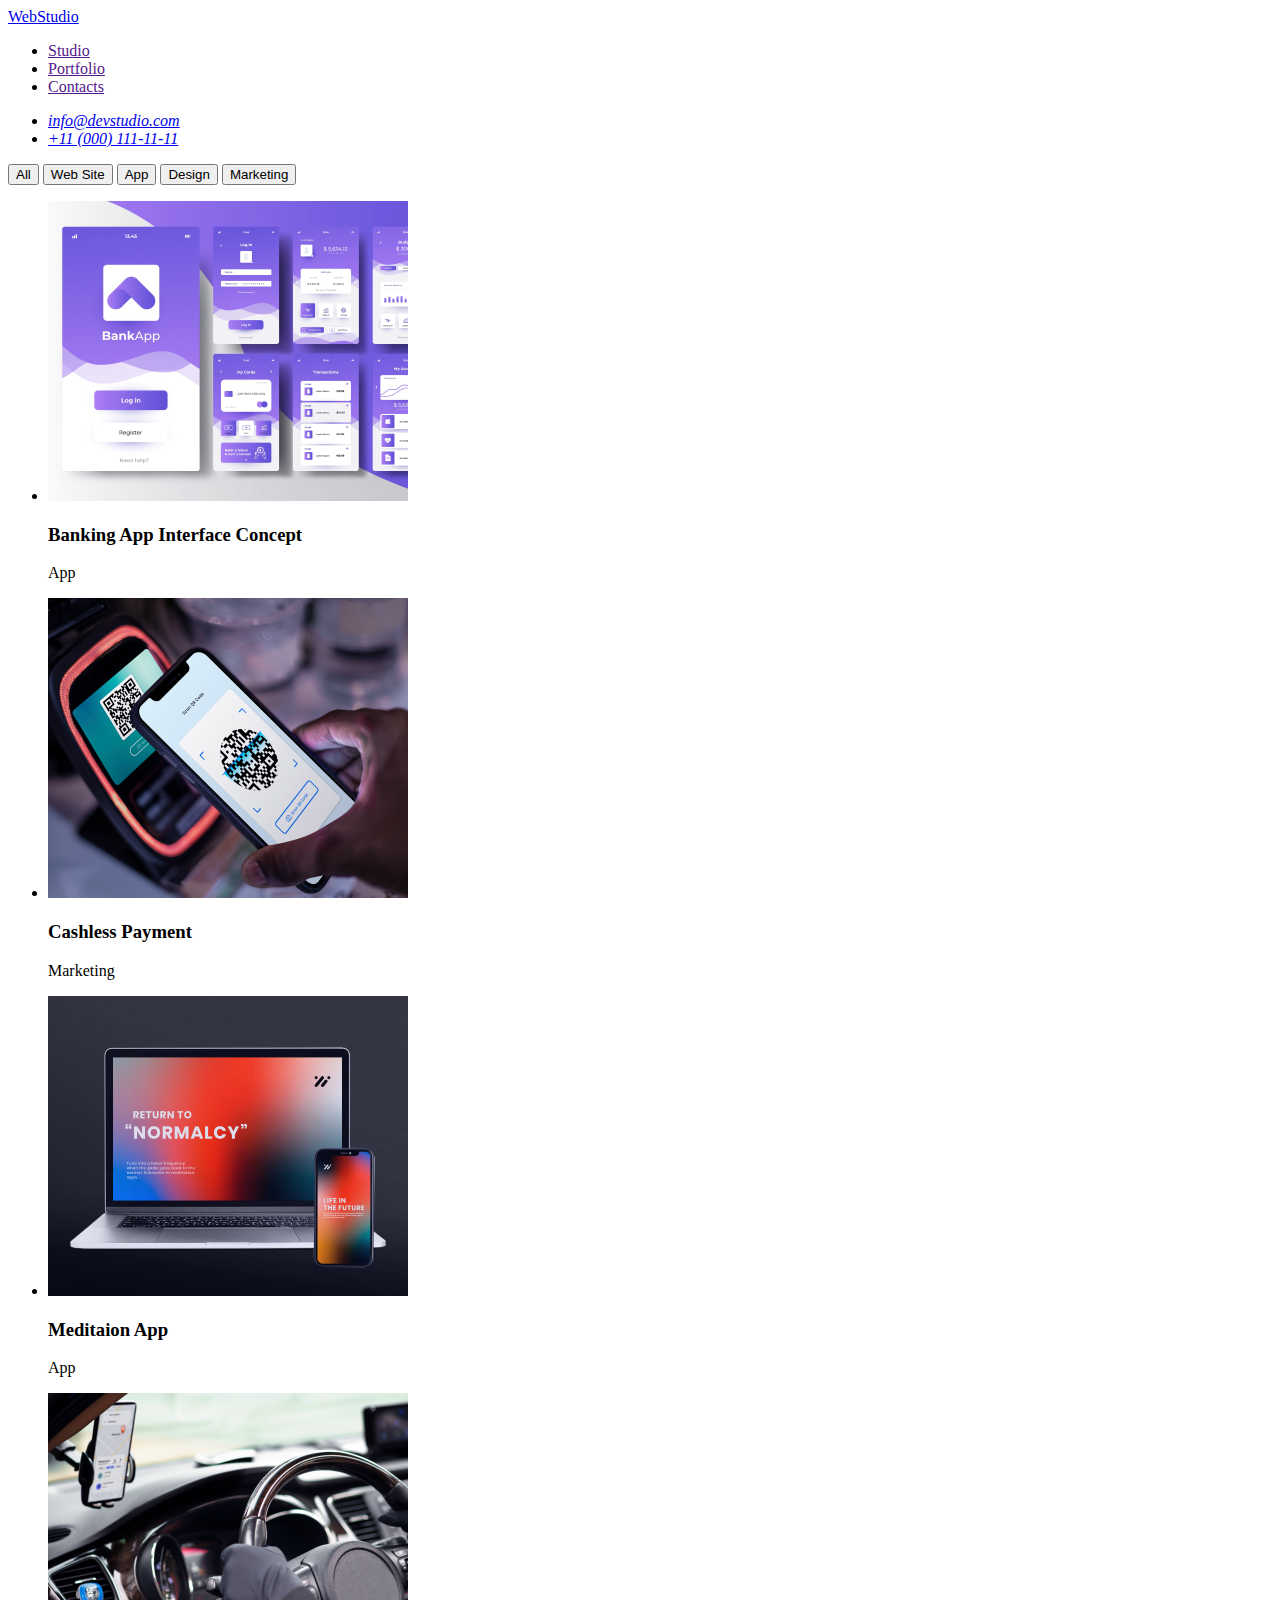
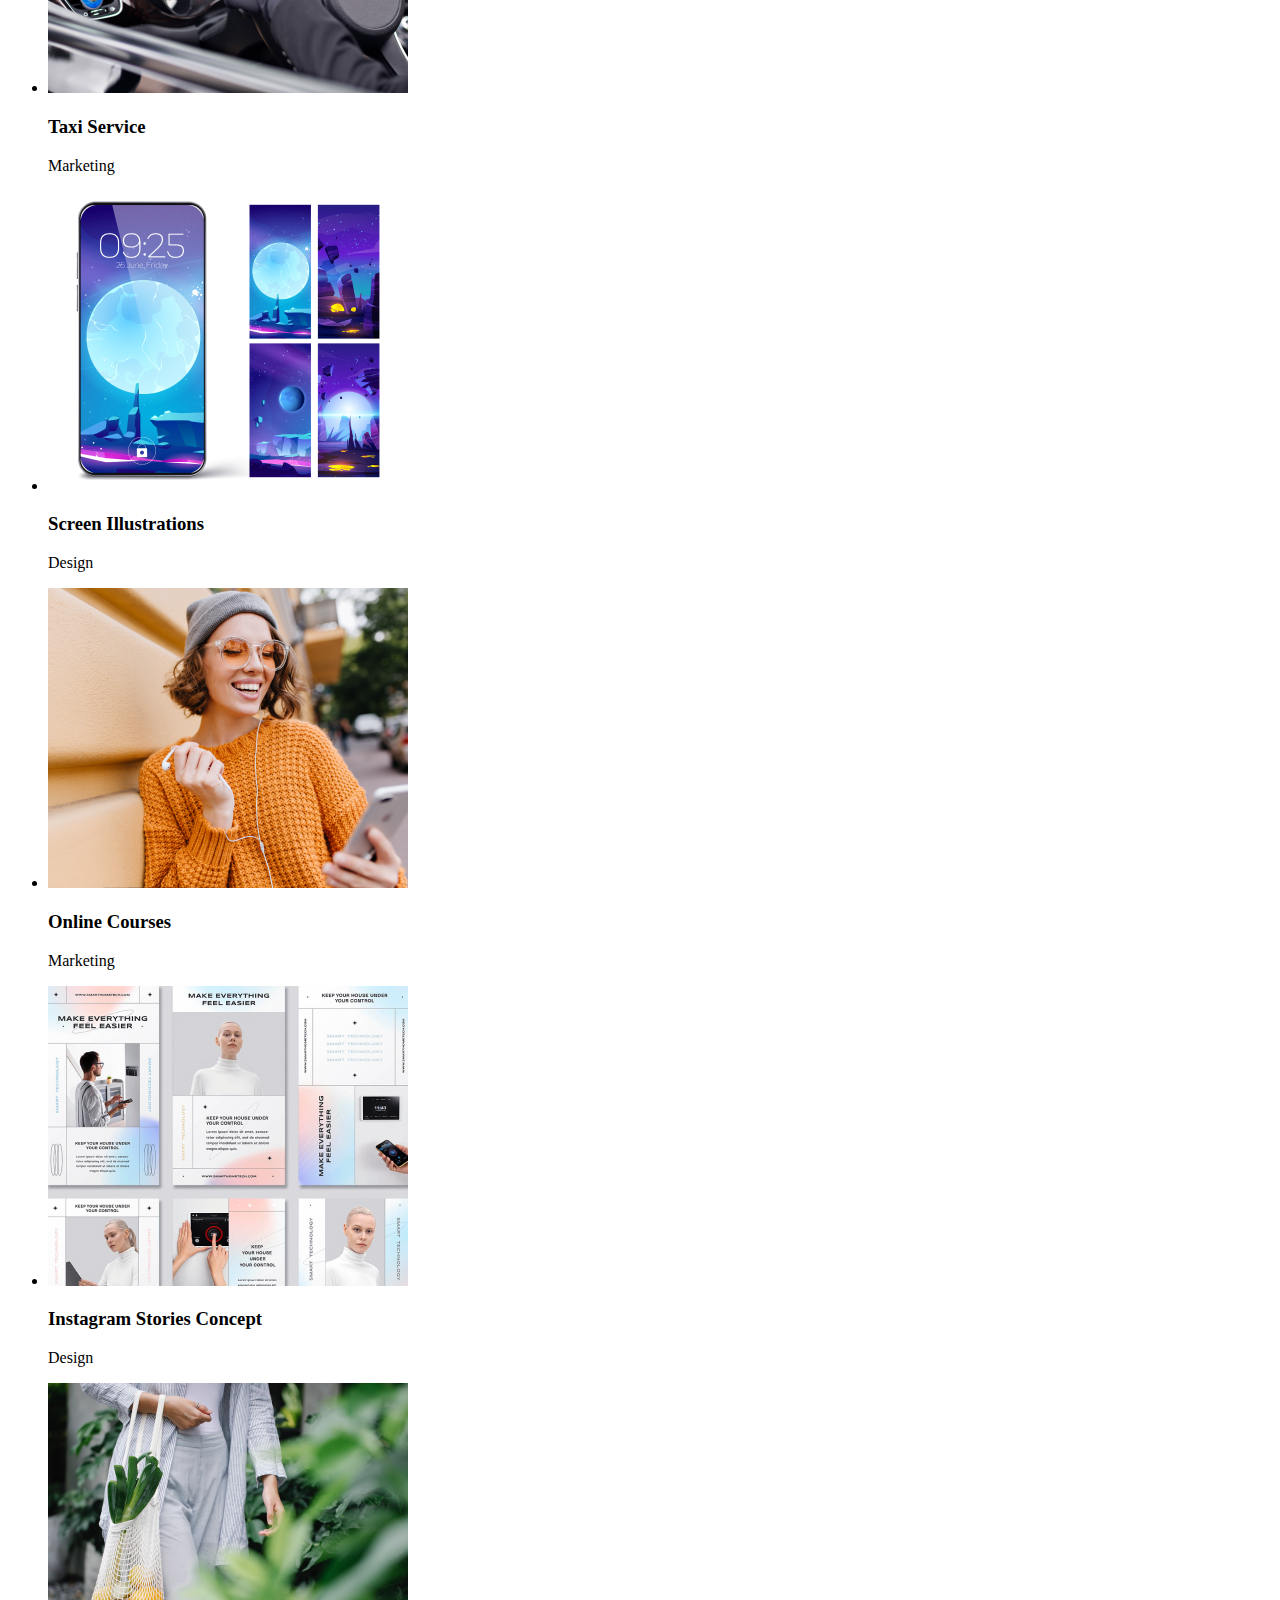
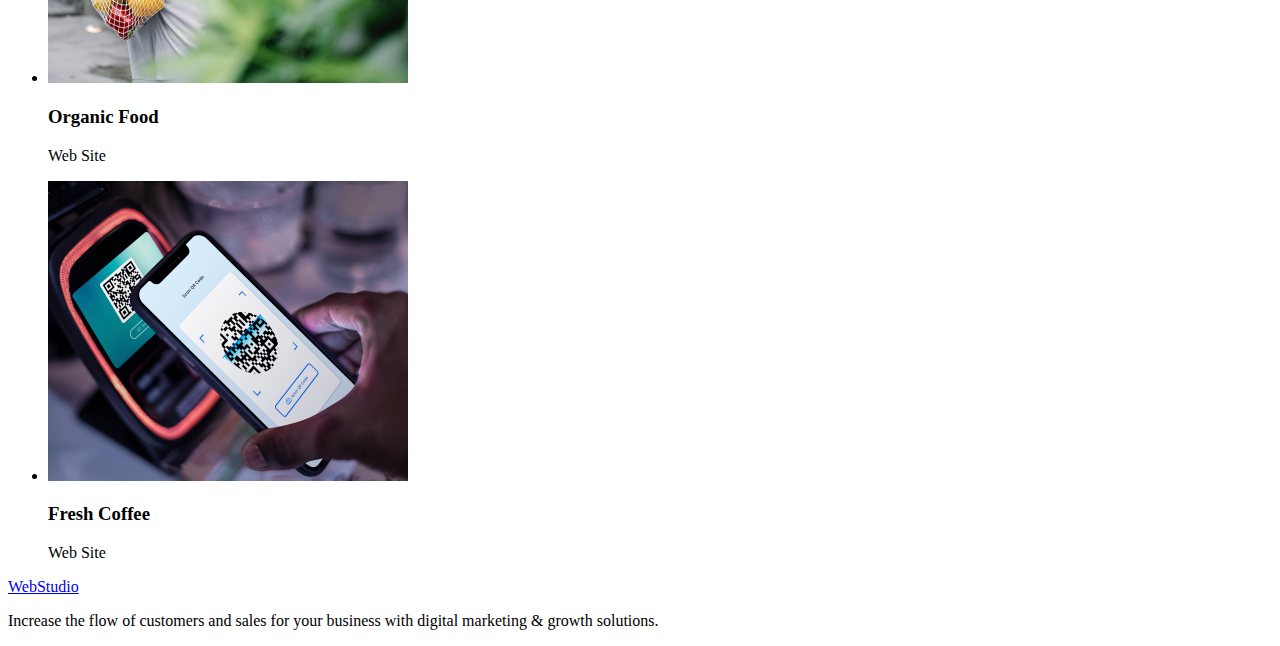
==== portfolio.html @ 499d775e "begin" ====
<!DOCTYPE html>
<html lang="en">
  <head>
    <meta charset="UTF-8" />
    <meta http-equiv="X-UA-Compatible" content="IE=edge" />
    <meta name="viewport" content="width=device-width, initial-scale=1.0" />
    <title>Document</title>
    <link rel="preconnect" href="https://fonts.googleapis.com" />
    <link rel="preconnect" href="https://fonts.gstatic.com" crossorigin />
    <link
      href="https://fonts.googleapis.com/css2?family=Raleway:wght@800&family=Roboto:wght@400;500;700;900&display=swap"
      rel="stylesheet"
    />
  </head>
  <body>
    <header>
      <nav class="menu">
        <a href="./index.html">WebStudio</a>

        <ul>
          <li><a href="">Studio</a></li>
          <li><a href="">Portfolio</a></li>
          <li><a href="">Contacts</a></li>
        </ul>
      </nav>

      <address>
        <ul>
          <li><a href="mailto:info@devstudio.com">info@devstudio.com</a></li>
          <li>
            <a href="tel:+110001111111" class="cont-number"
              >+11 (000) 111-11-11</a
            >
          </li>
        </ul>
      </address>
    </header>

    <main>
      <section>
        <button type="button">All</button>
        <button type="button">Web Site</button>
        <button type="button">App</button>
        <button type="button">Design</button>
        <button type="button">Marketing</button>
      </section>
      <ul>
        <li>
          <img
            src="./images/p_1.jpg"
            alt="Banking"
            width="360"
            height="300"
            class="my-photo"
          />
        </li>
        <h3>Banking App Interface Concept</h3>
        <p>App</p>
        <li>
          <img
            src="./images/p_2.jpg"
            alt="Payment"
            width="360"
            height="300"
            class="my-photo"
          />
        </li>
        <h3>Cashless Payment</h3>
        <p>Marketing</p>
        <li>
          <img
            src="./images/p_3.jpg"
            alt="Meditation"
            width="360"
            height="300"
            class="my-photo"
          />
        </li>
        <h3>Meditaion App</h3>
        <p>App</p>
        <li>
          <img
            src="./images/p_4.jpg"
            alt="Taxi"
            width="360"
            height="300"
            class="my-photo"
          />
        </li>
        <h3>Taxi Service</h3>
        <p>Marketing</p>
        <li>
          <img
            src="./images/p_5.jpg"
            alt="Screen"
            width="360"
            height="300"
            class="my-photo"
          />
        </li>
        <h3>Screen Illustrations</h3>
        <p>Design</p>
        <li>
          <img
            src="./images/p_6.jpg"
            alt="Inlina Courses"
            width="360"
            height="300"
            class="my-photo"
          />
        </li>
        <h3>Online Courses</h3>
        <p>Marketing</p>
        <li>
          <img
            src="./images/p_7.jpg"
            alt="Instagram"
            width="360"
            height="300"
            class="my-photo"
          />
        </li>
        <h3>Instagram Stories Concept</h3>
        <p>Design</p>
        <li>
          <img
            src="./images/p_8.jpg"
            alt="Organic Food"
            width="360"
            height="300"
            class="my-photo"
          />
        </li>
        <h3>Organic Food</h3>
        <p>Web Site</p>
        <li>
          <img
            src="./images/p_2.jpg"
            alt="Fresh Coffee"
            width="360"
            height="300"
            class="my-photo"
          />
        </li>
        <h3>Fresh Coffee</h3>
        <p>Web Site</p>
      </ul>
    </main>

    <footer>
      <a href="./index.html">WebStudio</a>
      <p>
        Increase the flow of customers and sales for your business with digital
        marketing & growth solutions.
      </p>
    </footer>
  </body>
</html>
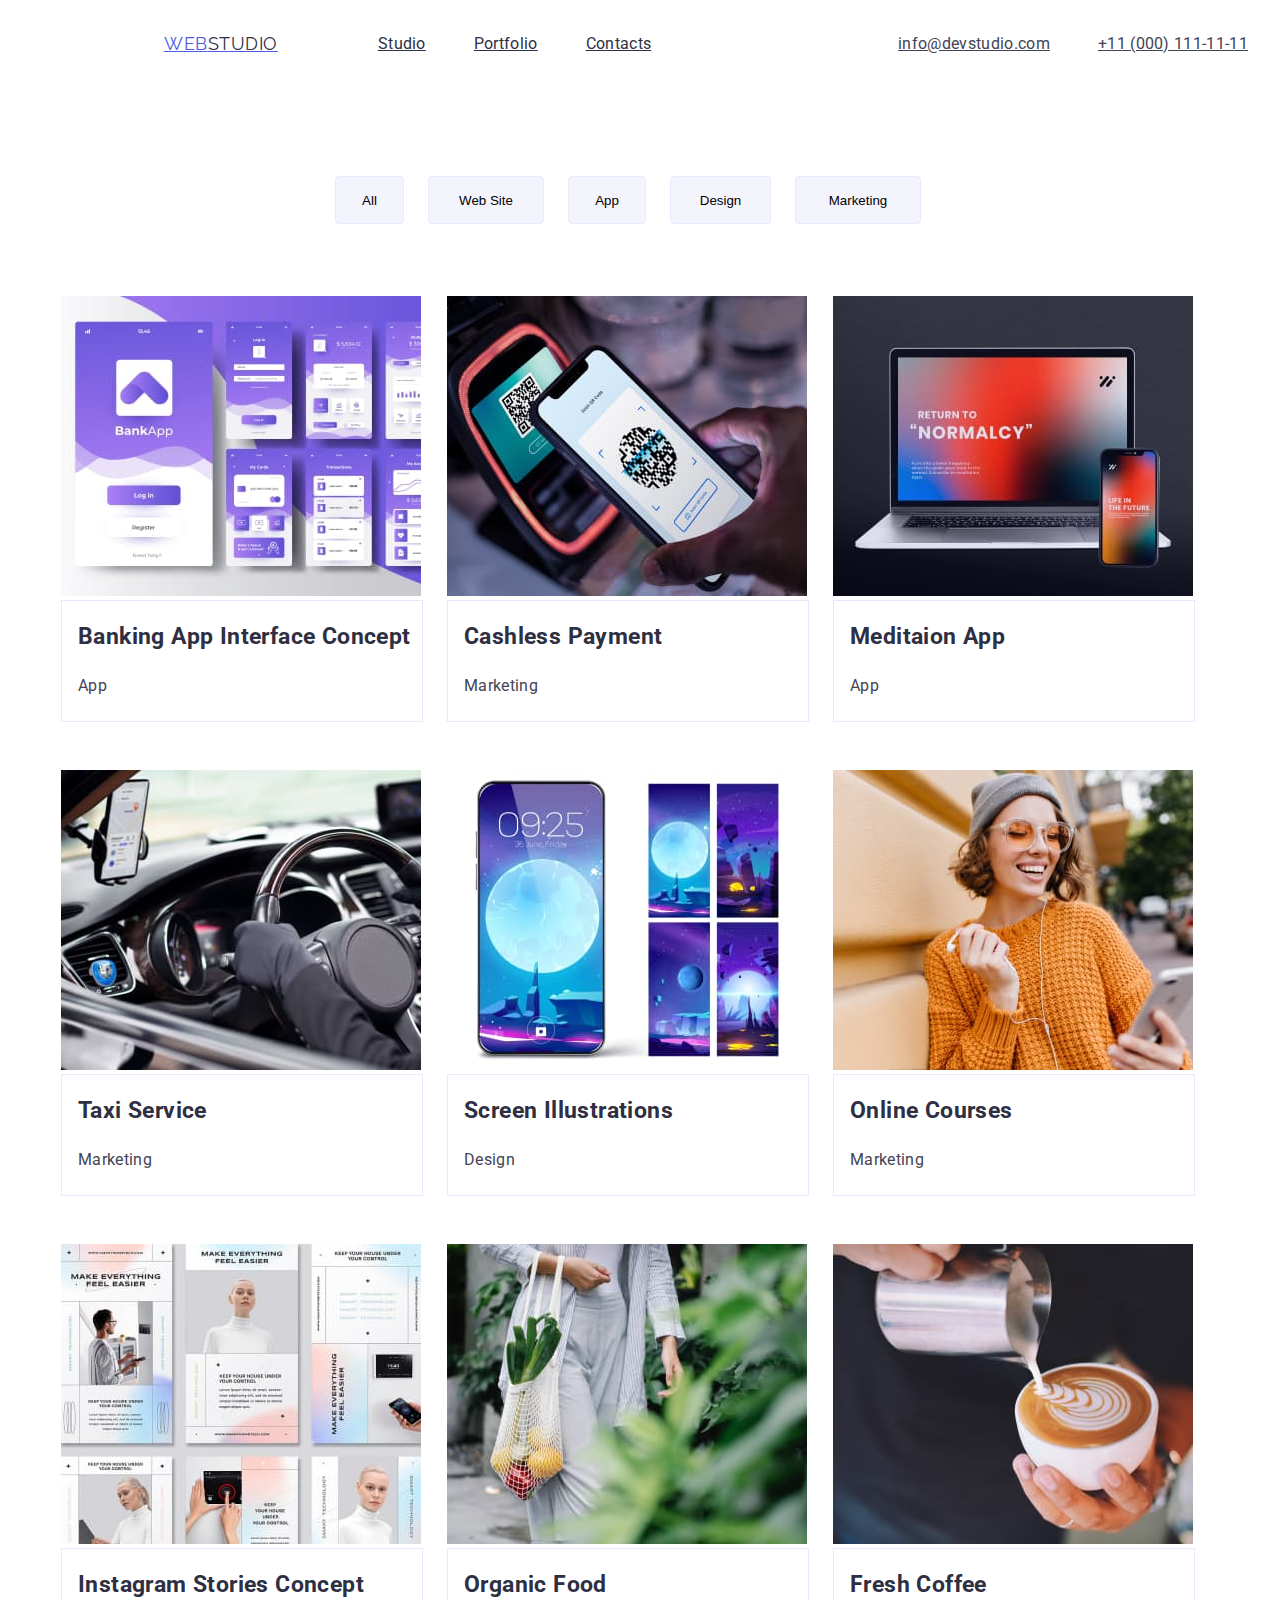
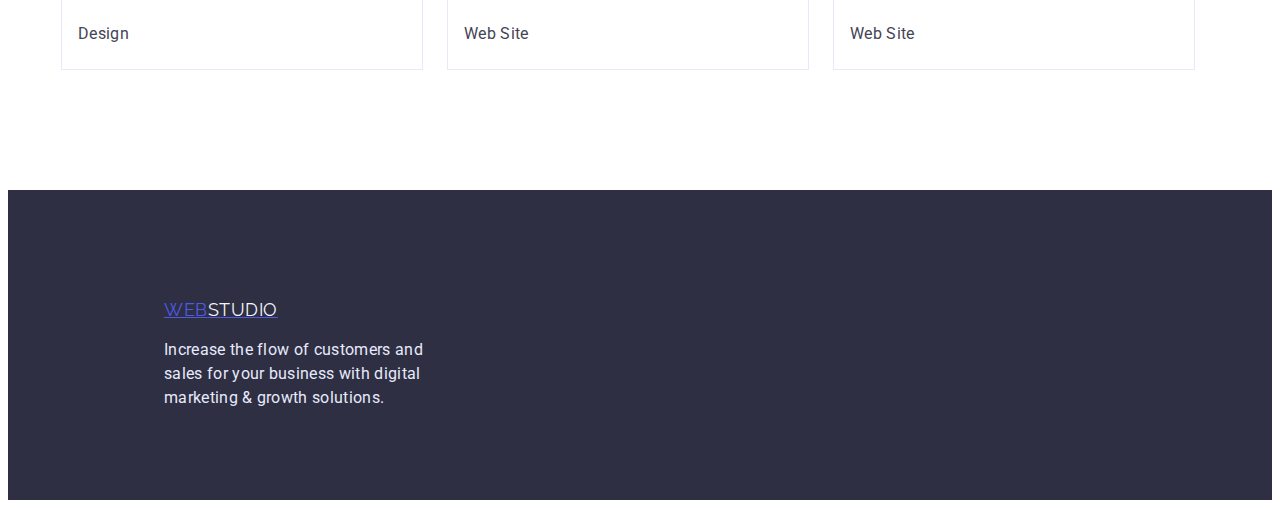
==== commit cc8c9a7b: "finaly_version" ====
--- a/portfolio.html
+++ b/portfolio.html
@@ -11,148 +11,199 @@
       href="https://fonts.googleapis.com/css2?family=Raleway:wght@800&family=Roboto:wght@400;500;700;900&display=swap"
       rel="stylesheet"
     />
+    <link rel="stylesheet" href="./styles.css" />
   </head>
   <body>
-    <header>
+    <header class="flex-container">
       <nav class="menu">
-        <a href="./index.html">WebStudio</a>
-
-        <ul>
-          <li><a href="">Studio</a></li>
-          <li><a href="">Portfolio</a></li>
-          <li><a href="">Contacts</a></li>
-        </ul>
+        <div class="flex-container">
+          <div>
+            <a href="./index.html" class="web"
+              >WEB<span class="studio">STUDIO</span></a
+            >
+          </div>
+          <div>
+            <a href="./studio.html" class="header">Studio</a>
+          </div>
+          <div>
+            <a href="./portfolio.html" class="header">Portfolio</a>
+          </div>
+          <div><a href="" class="header">Contacts</a></div>
+        </div>
       </nav>
 
       <address>
-        <ul>
-          <li><a href="mailto:info@devstudio.com">info@devstudio.com</a></li>
-          <li>
-            <a href="tel:+110001111111" class="cont-number"
-              >+11 (000) 111-11-11</a
-            >
-          </li>
-        </ul>
+        <div class="flex-container">
+          <a href="mailto:info@devstudio.com" class="header-2" id="email"
+            >info@devstudio.com</a
+          >
+          <a href="tel:+110001111111" class="header-2">+11 (000) 111-11-11</a>
+        </div>
       </address>
     </header>
 
     <main>
       <section>
-        <button type="button">All</button>
-        <button type="button">Web Site</button>
-        <button type="button">App</button>
-        <button type="button">Design</button>
-        <button type="button">Marketing</button>
+        <div class="port-flex-cont">
+          <button type="button" class="all">All</button>
+          <button type="button" class="site">Web Site</button>
+          <button type="button" class="app">App</button>
+          <button type="button" class="design">Design</button>
+          <button type="button" class="marketing">Marketing</button>
+        </div>
       </section>
-      <ul>
-        <li>
-          <img
-            src="./images/p_1.jpg"
-            alt="Banking"
-            width="360"
-            height="300"
-            class="my-photo"
-          />
-        </li>
-        <h3>Banking App Interface Concept</h3>
-        <p>App</p>
-        <li>
-          <img
-            src="./images/p_2.jpg"
-            alt="Payment"
-            width="360"
-            height="300"
-            class="my-photo"
-          />
-        </li>
-        <h3>Cashless Payment</h3>
-        <p>Marketing</p>
-        <li>
-          <img
-            src="./images/p_3.jpg"
-            alt="Meditation"
-            width="360"
-            height="300"
-            class="my-photo"
-          />
-        </li>
-        <h3>Meditaion App</h3>
-        <p>App</p>
-        <li>
-          <img
-            src="./images/p_4.jpg"
-            alt="Taxi"
-            width="360"
-            height="300"
-            class="my-photo"
-          />
-        </li>
-        <h3>Taxi Service</h3>
-        <p>Marketing</p>
-        <li>
-          <img
-            src="./images/p_5.jpg"
-            alt="Screen"
-            width="360"
-            height="300"
-            class="my-photo"
-          />
-        </li>
-        <h3>Screen Illustrations</h3>
-        <p>Design</p>
-        <li>
-          <img
-            src="./images/p_6.jpg"
-            alt="Inlina Courses"
-            width="360"
-            height="300"
-            class="my-photo"
-          />
-        </li>
-        <h3>Online Courses</h3>
-        <p>Marketing</p>
-        <li>
-          <img
-            src="./images/p_7.jpg"
-            alt="Instagram"
-            width="360"
-            height="300"
-            class="my-photo"
-          />
-        </li>
-        <h3>Instagram Stories Concept</h3>
-        <p>Design</p>
-        <li>
-          <img
-            src="./images/p_8.jpg"
-            alt="Organic Food"
-            width="360"
-            height="300"
-            class="my-photo"
-          />
-        </li>
-        <h3>Organic Food</h3>
-        <p>Web Site</p>
-        <li>
-          <img
-            src="./images/p_2.jpg"
-            alt="Fresh Coffee"
-            width="360"
-            height="300"
-            class="my-photo"
-          />
-        </li>
-        <h3>Fresh Coffee</h3>
-        <p>Web Site</p>
-      </ul>
+
+      <section>
+        <div class="flex-cont-3">
+          <div class="name-h">
+            <img
+              src="./images/p_1.jpg"
+              alt="Banking"
+              width="360"
+              height="300"
+              class="my-photo"
+            />
+
+            <div class="name-2">
+              <h3>Banking App Interface Concept</h3>
+              <p><span class="name-p-2">App</span></p>
+            </div>
+          </div>
+
+          <div class="name-h">
+            <img
+              src="./images/p_2.jpg"
+              alt="Payment"
+              width="360"
+              height="300"
+              class="my-photo"
+            />
+
+            <div class="name-2">
+              <h3>Cashless Payment</h3>
+              <p><span class="name-p-2"> Marketing</span></p>
+            </div>
+          </div>
+
+          <div class="name-h">
+            <img
+              src="./images/p_3.jpg"
+              alt="Meditation"
+              width="360"
+              height="300"
+              class="my-photo"
+            />
+
+            <div class="name-2">
+              <h3>Meditaion App</h3>
+              <p><span class="name-p-2">App</span></p>
+            </div>
+          </div>
+        </div>
+
+        <div class="flex-cont-3-p">
+          <div class="name-h">
+            <img
+              src="./images/p_4.jpg"
+              alt="Taxi"
+              width="360"
+              height="300"
+              class="my-photo"
+            />
+            <div class="name-2">
+              <h3>Taxi Service</h3>
+              <p><span class="name-p-2">Marketing</span></p>
+            </div>
+          </div>
+
+          <div class="name-h">
+            <img
+              src="./images/p_5.jpg"
+              alt="Screen"
+              width="360"
+              height="300"
+              class="my-photo"
+            />
+            <div class="name-2">
+              <h3>Screen Illustrations</h3>
+              <p><span class="name-p-2">Design</span></p>
+            </div>
+          </div>
+
+          <div class="name-h">
+            <img
+              src="./images/p_6.jpg"
+              alt="Inlina Courses"
+              width="360"
+              height="300"
+              class="my-photo"
+            />
+            <div class="name-2">
+              <h3>Online Courses</h3>
+              <p><span class="name-p-2">Marketing</span></p>
+            </div>
+          </div>
+        </div>
+
+        <div class="flex-cont-3-p">
+          <div class="name-h">
+            <img
+              src="./images/p_7.jpg"
+              alt="Instagram"
+              width="360"
+              height="300"
+              class="my-photo"
+            />
+            <div class="name-2">
+              <h3>Instagram Stories Concept</h3>
+              <p><span class="name-p-2">Design</span></p>
+            </div>
+          </div>
+
+          <div class="name-h">
+            <img
+              src="./images/p_8.jpg"
+              alt="Organic Food"
+              width="360"
+              height="300"
+              class="my-photo"
+            />
+            <div class="name-2">
+              <h3>Organic Food</h3>
+              <p><span class="name-p-2">Web Site</span></p>
+            </div>
+          </div>
+
+          <div class="name-h">
+            <img
+              src="./images/p_9.jpg"
+              alt="Fresh Coffee"
+              width="360"
+              height="300"
+              class="my-photo"
+            />
+
+            <div class="name-2">
+              <h3>Fresh Coffee</h3>
+              <p><span class="name-p-2">Web Site</span></p>
+            </div>
+          </div>
+        </div>
+      </section>
     </main>
 
     <footer>
-      <a href="./index.html">WebStudio</a>
-      <p>
-        Increase the flow of customers and sales for your business with digital
-        marketing & growth solutions.
-      </p>
+      <aside class="sidebar-3-p">
+        <div class="footr-p">
+          <a href="./index.html" class="web-2"
+            >WEB<span class="studio-2">STUDIO</span></a
+          >
+          <p class="p-footr">
+            Increase the flow of customers and sales for your business with
+            digital marketing & growth solutions.
+          </p>
+        </div>
+      </aside>
     </footer>
   </body>
 </html>
--- a/styles.css
+++ b/styles.css
@@ -0,0 +1,397 @@
+body {
+    font-family: 'Roboto', sans-serif;
+background-color: #FFFFFF;
+}
+.web {
+    font-family: 'Raleway';
+    font-size: 18px;
+    line-height: 24px;
+    display: flex;
+    align-items: center;
+    letter-spacing: 0.03em;
+    text-transform: uppercase;
+    color: #4D5AE5;
+    flex: none;
+    order: 0;
+    flex-grow: 0;
+    margin: 24px 76px 24px 156px;
+}
+.web-2 {
+    font-family: 'Raleway';
+    font-size: 18px;
+    line-height: 24px;
+    display: flex;
+    align-items: center;
+    letter-spacing: 0.03em;
+    text-transform: uppercase;
+    color: #4D5AE5;
+    flex: none;
+    order: 0;
+    flex-grow: 0;
+margin-top: 100px;
+}
+
+.studio {
+        font-size: 18px;
+        line-height: 24px;
+        display: flex;
+        align-items: center;
+        letter-spacing: 0.03em;
+        text-transform: uppercase;
+        color: #2E2F42;
+        flex: none;
+        order: 1;
+        flex-grow: 0;
+}
+.studio-2 {
+    font-size: 18px;
+    line-height: 24px;
+    display: flex;
+    align-items: center;
+    letter-spacing: 0.03em;
+    text-transform: uppercase;
+    color: #F4F4FD;
+    flex: none;
+    order: 1;
+    flex-grow: 0;
+
+}
+.flex-container {
+    display: flex;
+    flex-direction: row;
+    justify-content: flex-start;
+    flex-wrap: nowrap;
+    justify-content: space-between;
+}
+
+.header {
+        font-size: 16px;
+        line-height: 24px;
+        letter-spacing: 0.02em;
+        color: #2E2F42;
+        order: 0;
+        display: flex;
+        flex: 1 1 auto;
+        margin: 24px 24px;
+       
+}
+.header-2 {
+    font-style: normal;
+        font-size: 16px;
+        line-height: 24px;
+        letter-spacing: 0.02em;
+        color: #434455;
+        flex: 1 1 auto;
+            margin: 24px 24px;
+}
+.header-2#email {
+    margin: 24px 24px 24px 200px;
+}
+.sidebar {
+    position: absolute;
+    width: 1264px;
+    height: 600px;
+    left: 0px;
+    top: 72px;
+    background: #2E2F42;
+}
+h1 {
+    position: absolute;
+    width: 496px;
+    height: 120px;
+    font-size: 56px;
+    line-height: 60px;
+    text-align: center;
+    letter-spacing: 0.02em;
+    color: #FFFFFF;
+    margin: 188px 384px 292px 384px;
+}
+.button-i {
+display: flex;
+    flex-direction: row;
+    padding: 16px 32px;
+    gap: 10px;
+    position: absolute;
+    width: 169px;
+    height: 56px;
+    background: #4D5AE5;
+    cursor: pointer;
+    margin: 356px 548px 188px 548px;
+}
+
+.button-i:hover {
+        box-shadow: 0px 4px 4px rgba(0, 0, 0, 0.15);
+        border-radius: 4px;
+}
+.button_text {
+width: 110px;
+    height: 24px;
+    font-size: 16px;
+    line-height: 24px;
+    display: flex;
+    align-items: center;
+    letter-spacing: 0.04em;
+    color: #FFFFFF;
+    flex: none;
+    order: 0;
+    flex-grow: 0;
+}
+.flex-cont {
+    display: flex;
+    flex-direction: row;
+    justify-content: center;
+    flex-wrap: nowrap;
+    margin: 620px 136px 72px 136px;
+}
+
+.strategy, 
+.punctuality, 
+.tech, 
+.diligence {
+    margin: 0px 24px 0px 0px;
+}
+
+.headers-sect-2 {
+    font-size: 20px;
+    line-height: 24px;
+    letter-spacing: 0.02em;
+    color: #2E2F42;
+    flex: none;
+    order: 0;
+    flex-grow: 0;
+}
+
+.ps-sect-2 {
+        font-size: 16px;
+        line-height: 24px;
+        letter-spacing: 0.02em;
+        color: #434455;
+        flex: none;
+        order: 1;
+        flex-grow: 0;
+}
+
+h2 {
+
+        font-size: 36px;
+        line-height: 40px;
+        text-align: center;
+        letter-spacing: 0.02em;
+        text-transform: capitalize;
+        color: #2E2F42;
+        margin-bottom: 72px;
+}
+.flex-cont-3 {
+    display: flex;
+    flex-direction: row;
+    justify-content: center;
+    flex-wrap: nowrap;
+    margin: 72px 156px 0 156px;
+   
+}
+.flex-cont-3-p {
+    display: flex;
+    flex-direction: row;
+    justify-content: center;
+    flex-wrap: nowrap;
+    margin: 48px 156px 0 156px;
+
+}
+
+.computer,
+.screens,
+.phone {
+    margin: 0px 24px 0px 0px;
+}
+
+.sidebar-2 {
+    position: absolute;
+        width: 1264px;
+        height: 732px;
+        background: #F4F4FD;
+        margin-top: 120px;
+        padding-top: 120px;
+        margin-bottom: 310px;
+}
+
+ .name-h {
+    flex: 1 1 auto;
+    margin: 0px 24px 0px 0px;
+ }
+
+ .name {
+    margin-top: 0;
+    height: 120px;
+    width: 264px;
+    background: #FFFFFF;
+    display: inline-block;
+    vertical-align: middle;
+    text-align: center;
+ font-size: 20px;
+ line-height: 24px;
+ text-align: center;
+ letter-spacing: 0.02em;
+ color: #2E2F42;
+ flex: none;
+ order: 0;
+ flex-grow: 0;
+    box-shadow: 0px 1px 6px rgba(46, 47, 66, 0.08), 0px 1px 1px rgba(46, 47, 66, 0.16), 0px 2px 1px rgba(46, 47, 66, 0.08);
+    border-radius: 0px 0px 4px 4px;
+}
+ 
+.name-p {
+font-size: 16px;
+    line-height: 24px;
+    text-align: center;
+    letter-spacing: 0.02em;
+    color: #434455;
+    flex: none;
+    order: 1;
+    flex-grow: 0;
+    margin: 8px 32px 68px 32px;
+}
+
+.sidebar-3-p {
+    width: 1264px;
+    height: 310px;
+    background: #2E2F42;
+}
+.sidebar-3 {
+    width: 1264px;
+    height: 310px;
+    background: #2E2F42;
+    margin-top: 852px;
+    padding-top: 100px;
+}
+.footr-p {
+    width: 264px;
+  padding-top: 8px;
+  padding-left: 156px;
+  margin-top: 120px;
+}
+.p-footr {
+    font-size: 16px;
+        line-height: 24px;
+        letter-spacing: 0.02em;
+        color: #E7E9FC;
+        
+}
+.footr {
+   margin-left: 156px;
+   width: 264px;
+   
+}
+
+.port-flex-cont {
+    display: flex;
+    flex-direction: row;
+    justify-content: center;
+    flex-wrap: nowrap;
+    margin: 96px 420px 0px 420px;
+}
+.all, 
+.site,
+.app,
+.design,
+.marketing {
+ flex: 1 1 auto;
+ margin: 0px 24px 0px 0px;
+cursor: pointer;
+}
+
+.all:hover,
+.site:hover,
+.app:hover,
+.design:hover,
+.marketing:hover {background: #404BBF;
+   box-shadow: 0px 3px 1px rgba(0, 0, 0, 0.1),
+   0px 2px 1px rgba(0, 0, 0, 0.08),
+   0px 2px 2px rgba(0, 0, 0, 0.12);
+   border-radius: 4px;}
+
+.all {
+    width: 69px;
+        height: 48px;
+background: #F4F4FD;
+    border: 1px solid #E7E9FC;
+    border-radius: 4px;
+    flex: none;
+    order: 1;
+    flex-grow: 0;
+}
+
+.site {
+    width: 116px;
+    height: 48px;
+    background: #F4F4FD;
+    border: 1px solid #E7E9FC;
+    border-radius: 4px;
+    flex: none;
+    order: 1;
+    flex-grow: 0;
+}
+
+.app {
+    width: 78px;
+        height: 48px;
+        background: #F4F4FD;
+        border: 1px solid #E7E9FC;
+        border-radius: 4px;
+        flex: none;
+        order: 2;
+        flex-grow: 0;
+}
+
+.design {
+    width: 101px;
+        height: 48px;
+        background: #F4F4FD;
+        border: 1px solid #E7E9FC;
+        border-radius: 4px;
+        flex: none;
+        order: 3;
+        flex-grow: 0;
+}
+
+.marketing {
+    width: 126px;
+        height: 48px;
+        background: #F4F4FD;
+        border: 1px solid #E7E9FC;
+        border-radius: 4px;
+        flex: none;
+        order: 4;
+        flex-grow: 0;
+}
+ .name-2 {
+     height: 120px;
+     width: 344px;
+     display: inline-block;
+     vertical-align: middle;
+     font-size: 20px;
+     line-height: 24px;
+     letter-spacing: 0.02em;
+     color: #2E2F42;
+     flex: none;
+     order: 0;
+     flex-grow: 0;
+    background: #FFFFFF;
+    border: 1px solid #E7E9FC;
+    padding-left: 16px;
+    margin: 0 0 0 0;
+
+ }
+ .name-p-2 {
+     font-size: 16px;
+     line-height: 24px;
+     letter-spacing: 0.02em;
+     color: #434455;
+     flex: none;
+     order: 1;
+     flex-grow: 0;
+     margin: 0;
+     padding: 0;
+    margin: 0 0 0 0;
+ }
+ 
+ 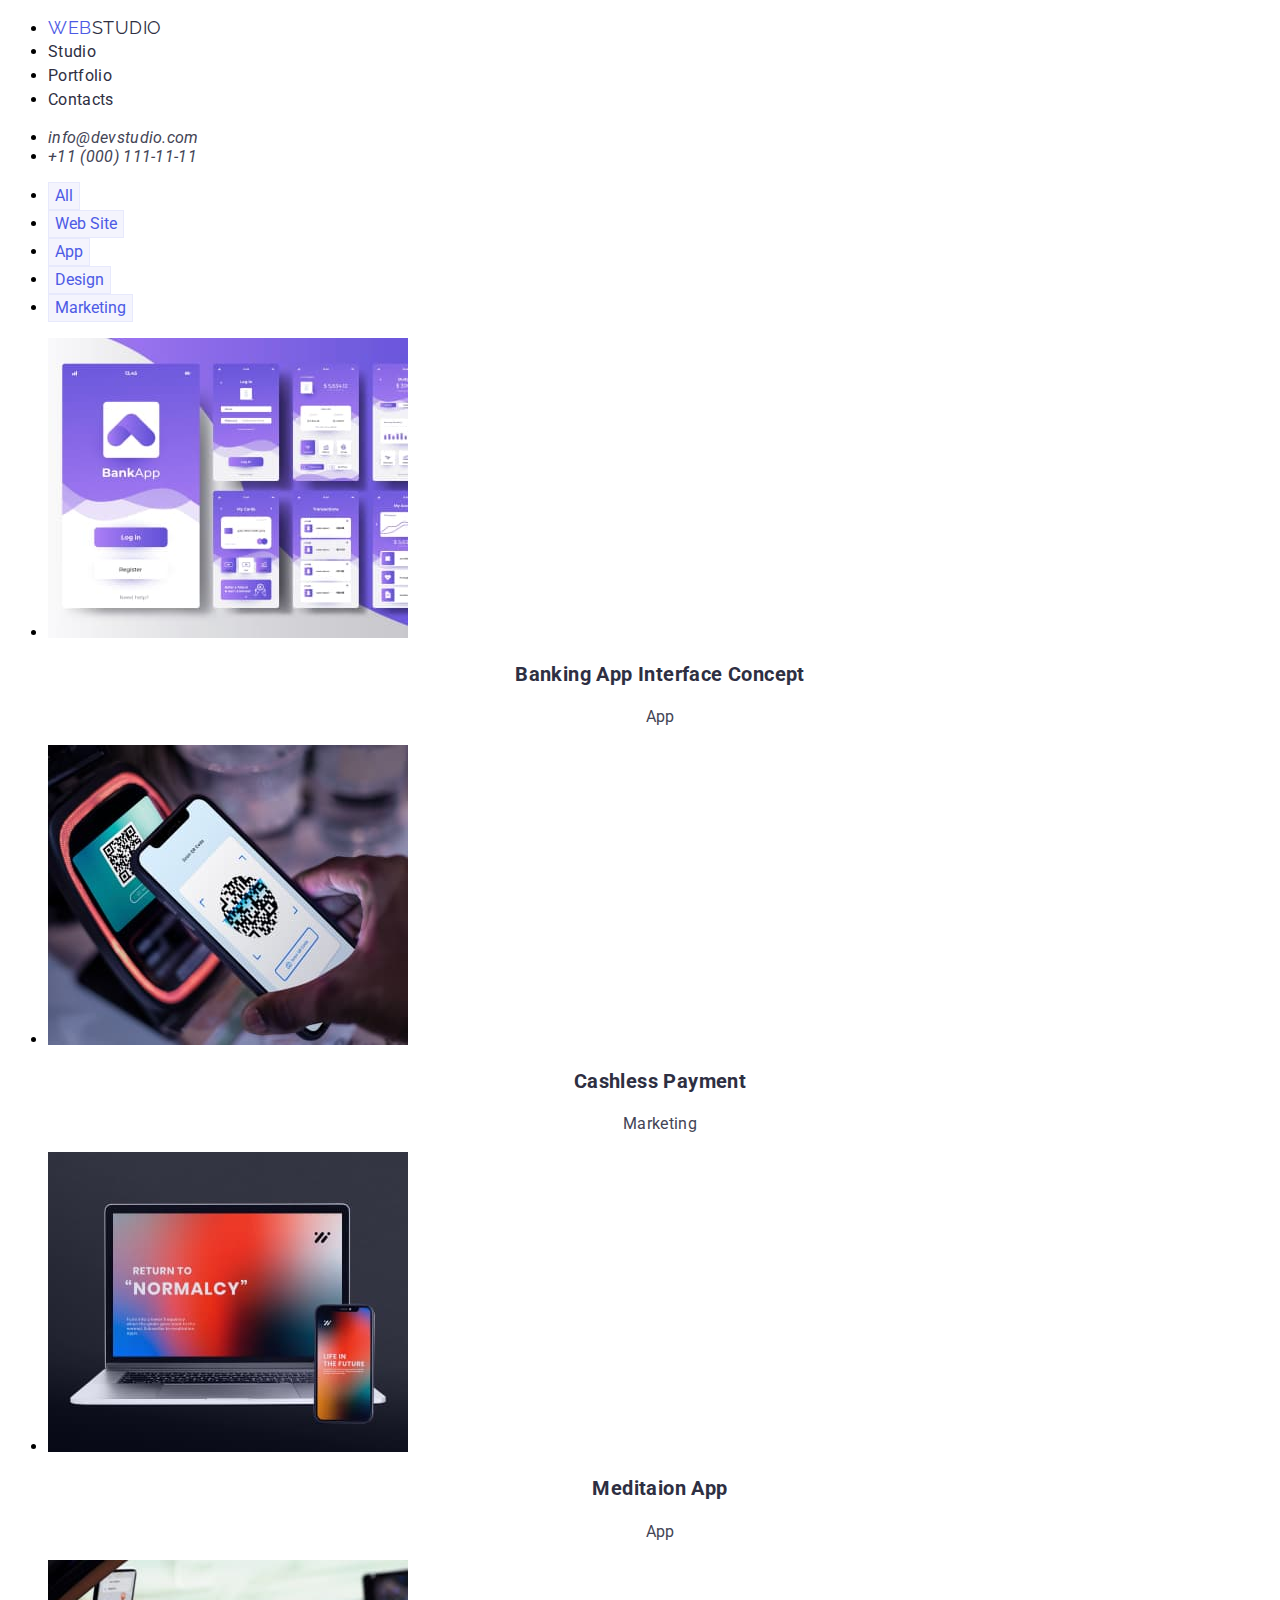
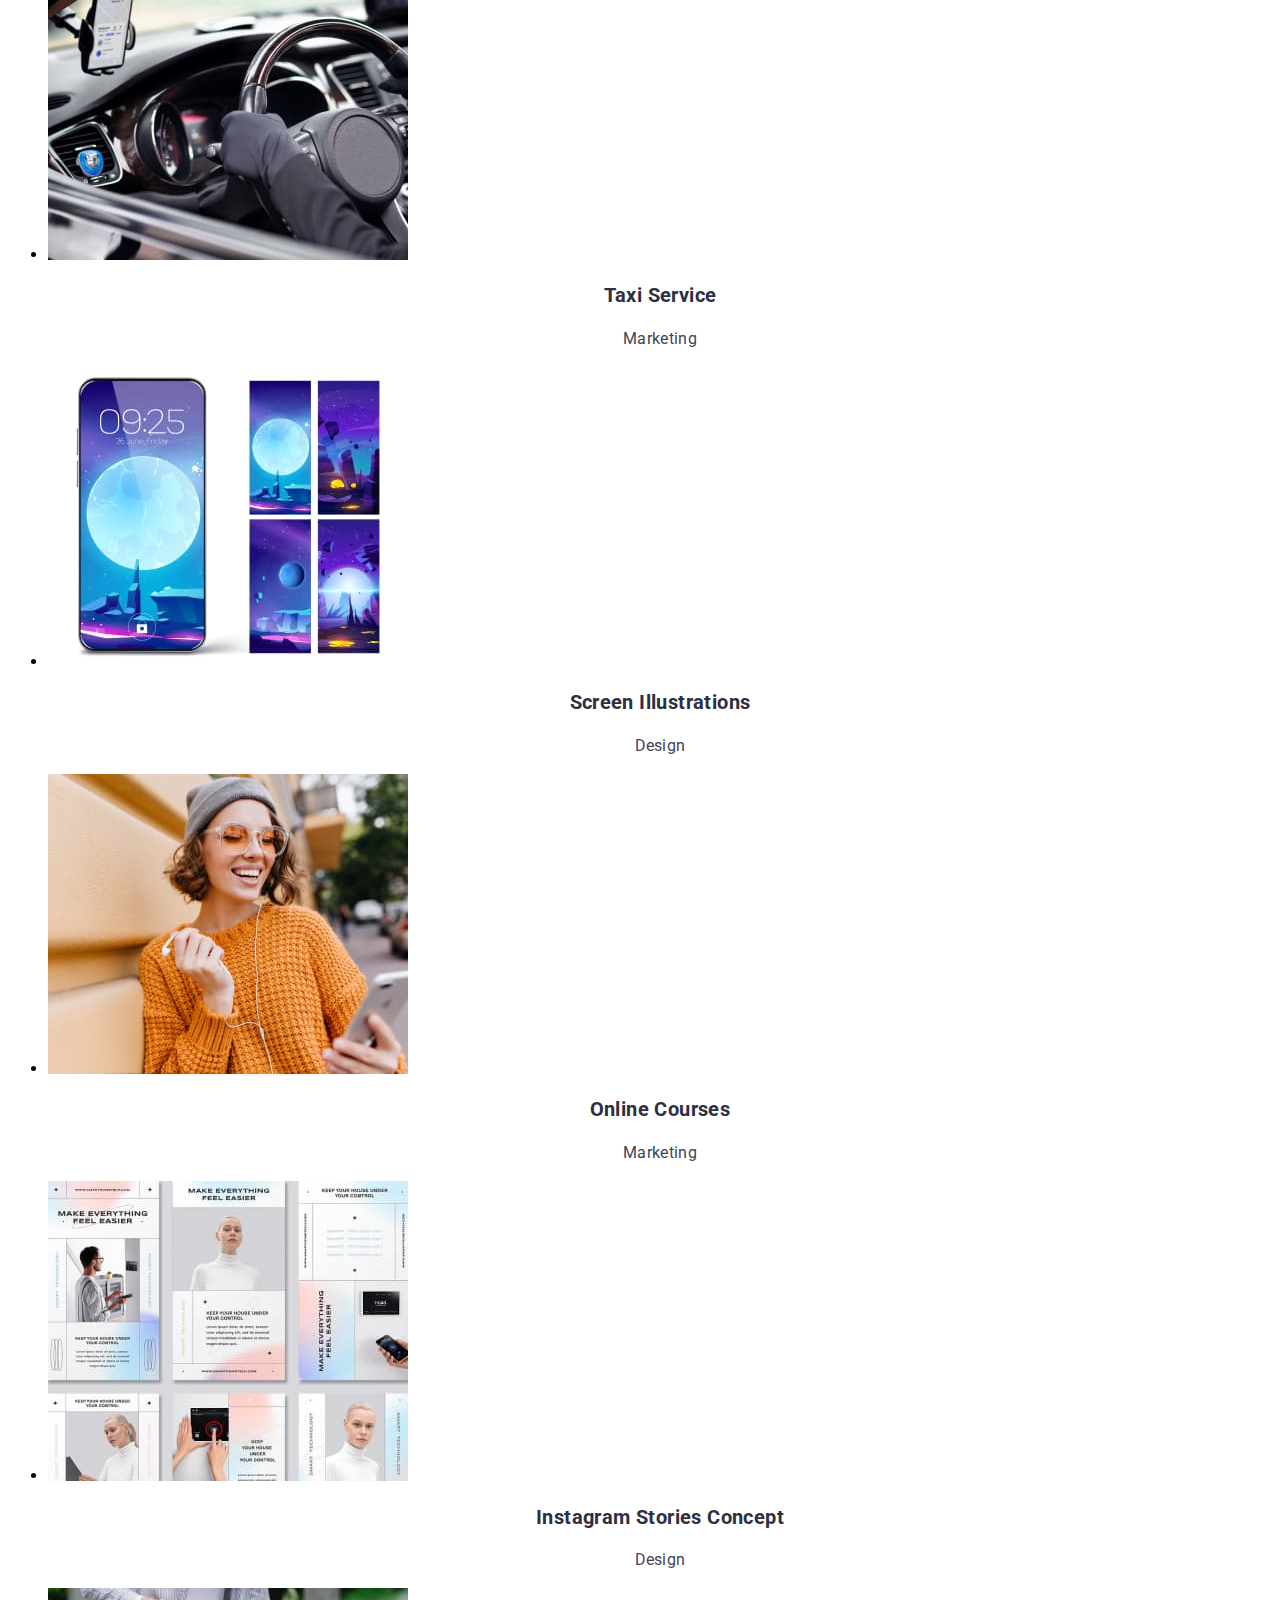
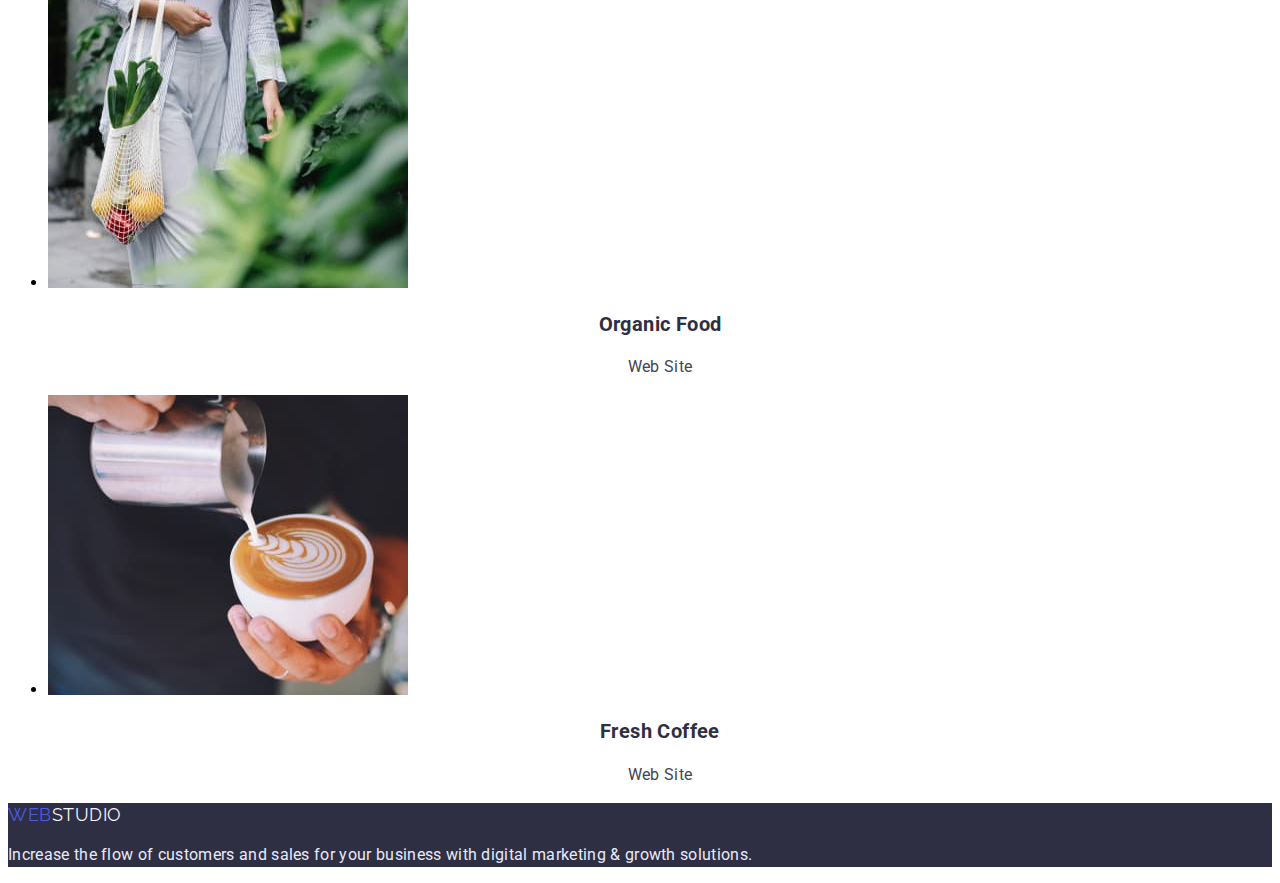
==== commit 39dea93a: "change_finally" ====
--- a/portfolio.html
+++ b/portfolio.html
@@ -11,199 +11,214 @@
       href="https://fonts.googleapis.com/css2?family=Raleway:wght@800&family=Roboto:wght@400;500;700;900&display=swap"
       rel="stylesheet"
     />
-    <link rel="stylesheet" href="./styles.css" />
+    <link rel="stylesheet" href="./css/styles.css" />
   </head>
   <body>
-    <header class="flex-container">
+    <header>
       <nav class="menu">
-        <div class="flex-container">
-          <div>
+        <ul>
+          <li>
             <a href="./index.html" class="web"
               >WEB<span class="studio">STUDIO</span></a
             >
-          </div>
-          <div>
+          </li>
+          <li>
             <a href="./studio.html" class="header">Studio</a>
-          </div>
-          <div>
+          </li>
+          <li>
             <a href="./portfolio.html" class="header">Portfolio</a>
-          </div>
-          <div><a href="" class="header">Contacts</a></div>
-        </div>
+          </li>
+          <li><a href="" class="header">Contacts</a></li>
+        </ul>
       </nav>
 
       <address>
-        <div class="flex-container">
-          <a href="mailto:info@devstudio.com" class="header-2" id="email"
-            >info@devstudio.com</a
-          >
-          <a href="tel:+110001111111" class="header-2">+11 (000) 111-11-11</a>
-        </div>
+        <ul>
+          <li>
+            <a href="mailto:info@devstudio.com" class="header-2" id="email"
+              >info@devstudio.com</a
+            >
+          </li>
+          <li>
+            <a href="tel:+110001111111" class="header-2">+11 (000) 111-11-11</a>
+          </li>
+        </ul>
       </address>
     </header>
 
     <main>
       <section>
-        <div class="port-flex-cont">
-          <button type="button" class="all">All</button>
-          <button type="button" class="site">Web Site</button>
-          <button type="button" class="app">App</button>
-          <button type="button" class="design">Design</button>
-          <button type="button" class="marketing">Marketing</button>
-        </div>
-      </section>
-
-      <section>
-        <div class="flex-cont-3">
-          <div class="name-h">
-            <img
-              src="./images/p_1.jpg"
-              alt="Banking"
-              width="360"
-              height="300"
-              class="my-photo"
-            />
-
-            <div class="name-2">
-              <h3>Banking App Interface Concept</h3>
-              <p><span class="name-p-2">App</span></p>
-            </div>
-          </div>
-
-          <div class="name-h">
-            <img
-              src="./images/p_2.jpg"
-              alt="Payment"
-              width="360"
-              height="300"
-              class="my-photo"
-            />
-
-            <div class="name-2">
-              <h3>Cashless Payment</h3>
-              <p><span class="name-p-2"> Marketing</span></p>
-            </div>
-          </div>
-
-          <div class="name-h">
-            <img
-              src="./images/p_3.jpg"
-              alt="Meditation"
-              width="360"
-              height="300"
-              class="my-photo"
-            />
-
-            <div class="name-2">
-              <h3>Meditaion App</h3>
-              <p><span class="name-p-2">App</span></p>
-            </div>
-          </div>
-        </div>
-
-        <div class="flex-cont-3-p">
-          <div class="name-h">
-            <img
-              src="./images/p_4.jpg"
-              alt="Taxi"
-              width="360"
-              height="300"
-              class="my-photo"
-            />
-            <div class="name-2">
-              <h3>Taxi Service</h3>
-              <p><span class="name-p-2">Marketing</span></p>
-            </div>
-          </div>
-
-          <div class="name-h">
-            <img
-              src="./images/p_5.jpg"
-              alt="Screen"
-              width="360"
-              height="300"
-              class="my-photo"
-            />
-            <div class="name-2">
-              <h3>Screen Illustrations</h3>
-              <p><span class="name-p-2">Design</span></p>
-            </div>
-          </div>
-
-          <div class="name-h">
-            <img
-              src="./images/p_6.jpg"
-              alt="Inlina Courses"
-              width="360"
-              height="300"
-              class="my-photo"
-            />
-            <div class="name-2">
-              <h3>Online Courses</h3>
-              <p><span class="name-p-2">Marketing</span></p>
-            </div>
-          </div>
-        </div>
-
-        <div class="flex-cont-3-p">
-          <div class="name-h">
-            <img
-              src="./images/p_7.jpg"
-              alt="Instagram"
-              width="360"
-              height="300"
-              class="my-photo"
-            />
-            <div class="name-2">
-              <h3>Instagram Stories Concept</h3>
-              <p><span class="name-p-2">Design</span></p>
-            </div>
-          </div>
-
-          <div class="name-h">
-            <img
-              src="./images/p_8.jpg"
-              alt="Organic Food"
-              width="360"
-              height="300"
-              class="my-photo"
-            />
-            <div class="name-2">
-              <h3>Organic Food</h3>
-              <p><span class="name-p-2">Web Site</span></p>
-            </div>
-          </div>
-
-          <div class="name-h">
-            <img
-              src="./images/p_9.jpg"
-              alt="Fresh Coffee"
-              width="360"
-              height="300"
-              class="my-photo"
-            />
-
-            <div class="name-2">
-              <h3>Fresh Coffee</h3>
-              <p><span class="name-p-2">Web Site</span></p>
-            </div>
-          </div>
-        </div>
+        <h1 hidden>Portfolio</h1>
+        <ul>
+          <li><button type="button" class="button-p">All</button></li>
+          <li><button type="button" class="button-p">Web Site</button></li>
+          <li><button type="button" class="button-p">App</button></li>
+          <li><button type="button" class="button-p">Design</button></li>
+          <li><button type="button" class="button-p">Marketing</button></li>
+        </ul>
+
+        <ul>
+          <li>
+            <a class="name-h">
+              <img
+                src="./images/p_1.jpg"
+                alt="Banking"
+                width="360"
+                height="300"
+                class="my-photo"
+              />
+
+              <div>
+                <h2 class="name">Banking App Interface Concept</h2>
+                <p class="name-p">App</p>
+              </div>
+            </a>
+          </li>
+
+          <li class="name-h">
+            <a
+              ><img
+                src="./images/p_2.jpg"
+                alt="Payment"
+                width="360"
+                height="300"
+                class="my-photo"
+              />
+
+              <div>
+                <h2 class="name">Cashless Payment</h2>
+                <p class="name-p">Marketing</p>
+              </div>
+            </a>
+          </li>
+
+          <li class="name-h">
+            <a
+              ><img
+                src="./images/p_3.jpg"
+                alt="Meditation"
+                width="360"
+                height="300"
+                class="my-photo"
+              />
+
+              <div>
+                <h2 class="name">Meditaion App</h2>
+                <p class="name-p">App</p>
+              </div>
+            </a>
+          </li>
+
+          <li class="name-h">
+            <a
+              ><img
+                src="./images/p_4.jpg"
+                alt="Taxi"
+                width="360"
+                height="300"
+                class="my-photo"
+              />
+              <div>
+                <h2 class="name">Taxi Service</h2>
+                <p class="name-p">Marketing</p>
+              </div>
+            </a>
+          </li>
+
+          <li class="name-h">
+            <a
+              ><img
+                src="./images/p_5.jpg"
+                alt="Screen"
+                width="360"
+                height="300"
+                class="my-photo"
+              />
+              <div>
+                <h2 class="name">Screen Illustrations</h2>
+                <p class="name-p">Design</p>
+              </div>
+            </a>
+          </li>
+
+          <li class="name-h">
+            <a
+              ><img
+                src="./images/p_6.jpg"
+                alt="Inlina Courses"
+                width="360"
+                height="300"
+                class="my-photo"
+              />
+              <div>
+                <h2 class="name">Online Courses</h2>
+                <p class="name-p">Marketing</p>
+              </div>
+            </a>
+          </li>
+
+          <li class="name-h">
+            <a
+              ><img
+                src="./images/p_7.jpg"
+                alt="Instagram"
+                width="360"
+                height="300"
+                class="my-photo"
+              />
+              <div>
+                <h2 class="name">Instagram Stories Concept</h2>
+                <p class="name-p">Design</p>
+              </div>
+            </a>
+          </li>
+
+          <li class="name-h">
+            <a>
+              <img
+                src="./images/p_8.jpg"
+                alt="Organic Food"
+                width="360"
+                height="300"
+                class="my-photo"
+              />
+              <div>
+                <h2 class="name">Organic Food</h2>
+                <p class="name-p">Web Site</p>
+              </div>
+            </a>
+          </li>
+
+          <li class="name-h">
+            <a
+              ><img
+                src="./images/p_9.jpg"
+                alt="Fresh Coffee"
+                width="360"
+                height="300"
+                class="my-photo"
+              />
+
+              <div>
+                <h2 class="name">Fresh Coffee</h2>
+                <p class="name-p">Web Site</p>
+              </div>
+            </a>
+          </li>
+        </ul>
       </section>
     </main>
 
     <footer>
-      <aside class="sidebar-3-p">
-        <div class="footr-p">
-          <a href="./index.html" class="web-2"
-            >WEB<span class="studio-2">STUDIO</span></a
-          >
-          <p class="p-footr">
-            Increase the flow of customers and sales for your business with
-            digital marketing & growth solutions.
-          </p>
-        </div>
-      </aside>
+      <div class="footer">
+        <a href="./index.html" class="web"
+          >WEB<span class="studio-2">STUDIO</span></a
+        >
+        <p class="p-footr">
+          Increase the flow of customers and sales for your business with
+          digital marketing & growth solutions.
+        </p>
+      </div>
     </footer>
   </body>
 </html>
--- a/css/styles.css
+++ b/css/styles.css
@@ -0,0 +1,164 @@
+:root {
+    --primary-brand-color: #4D5AE5;
+    --pressed-stade-color: #404bbf;
+    --dark-color: #2e2f42;
+    --success-color: #31d0aa;
+    --text-color: #434455;
+    --subtle-text-color:  #8e8f99;
+    --accent-color: #e7e9fc;
+    --light-color: #f4f4fd;
+    --background-color: #ffffff;
+
+}
+body {
+    font-family: 'Roboto', sans-serif;
+    background-color: var(--background-color);
+}
+.web {
+    font-family: 'Raleway';
+    font-size: 18px;
+    line-height: 1.33;
+    color: var(--primary-brand-color);
+    text-decoration: none;
+    letter-spacing: 0.03em;
+    text-transform: uppercase;
+}
+.studio {
+    color: var(--dark-color);
+    text-decoration: none;
+}
+.studio-2 {
+    color: var(--light-color);
+    text-decoration: none;
+}
+
+.header {
+    font-size: 16px;
+    line-height: 1.5;
+    color: var(--dark-color);
+    text-decoration: none;
+    letter-spacing: 0.02em;
+}
+.header:hover {
+    color: var(--pressed-stade-color);
+    text-decoration: underline;
+    border-radius: 2px;
+}
+.header-2#email:hover {
+    color: var(--pressed-stade-color);
+}
+.header-2 {
+    color: var(--text-color);
+    text-decoration: none;
+    letter-spacing: 0.02em;
+}
+.h1 {
+    font-size: 56px;
+    line-height: 1.07;
+    text-align: center;
+    color: var(--background-color); 
+  
+}
+.begin {
+    background-color: var(--dark-color);
+}
+.button-i {
+    width: 169px;
+    height: 56px;
+    background-color: var(--primary-brand-color);
+    cursor: pointer;
+    font-family: 'Roboto';
+    font-size: 16px;
+    line-height: 1.5;
+    align-items: center;
+    letter-spacing: 0.04em;
+    color: var(--background-color);
+}
+
+.button-i:hover {
+    background: var(--pressed-stade-color);
+    box-shadow: 0px 4px 4px rgba(0, 0, 0, 0.15);
+    border-radius: 4px;
+}
+
+.headers-sect-2 {
+    font-size: 20px;
+    line-height: 1.5;
+    letter-spacing: 0.02em;
+    color: var(--dark-color);
+}
+
+.ps-sect-2 {
+        font-size: 16px;
+        line-height: 1.5;
+        letter-spacing: 0.02em;
+        color: var(--text-color);
+}
+
+.h2 {
+        font-size: 36px;
+        line-height: 40px;
+        text-align: center;
+        letter-spacing: 0.02em;
+        text-transform: capitalize;
+        color: var(--dark-color);
+}
+ .name {
+    background: var(--background-color);
+    text-align: center;
+ font-size: 20px;
+ line-height: 1.5;
+ letter-spacing: 0.02em;
+ color: var(--dark-color);
+    /* box-shadow: 0px 1px 6px rgba(46, 47, 66, 0.08), 0px 1px 1px rgba(46, 47, 66, 0.16), 0px 2px 1px rgba(46, 47, 66, 0.08);
+    border-radius: 0px 0px 4px 4px; */
+}
+
+.name-p {
+font-size: 16px;
+    line-height: 1.5;
+    text-align: center;
+    letter-spacing: 0.02em;
+    color: var(--text-color);
+}
+.p-footr {
+    font-size: 16px;
+    line-height: 1.5;
+    letter-spacing: 0.02em;
+    color: #E7E9FC;
+        
+}
+
+
+/* .all:hover,
+.site:hover,
+.app:hover,
+.design:hover,
+.marketing:hover {background: #404BBF;
+   box-shadow: 0px 3px 1px rgba(0, 0, 0, 0.1),
+   0px 2px 1px rgba(0, 0, 0, 0.08),
+   0px 2px 2px rgba(0, 0, 0, 0.12);
+   border-radius: 4px;} */
+
+.button-p {
+    background: var(--light-color);
+    border: 1px solid var(--accent-color);
+    cursor: pointer;
+    font-family: 'Roboto';
+    font-size: 16px;
+    line-height: 24px;
+    color: var(--primary-brand-color);
+}
+.button-p:hover {
+    background: var(--pressed-stade-color);
+    box-shadow: 0px 3px 1px rgba(0, 0, 0, 0.1), 0px 2px 1px rgba(0, 0, 0, 0.08), 0px 2px 2px rgba(0, 0, 0, 0.12);
+    border-radius: 4px;
+    color: var(--background-color);
+}
+.footer {
+    background-color: var(--dark-color);
+}
+.team {
+    background-color: var(--light-color);
+}
+
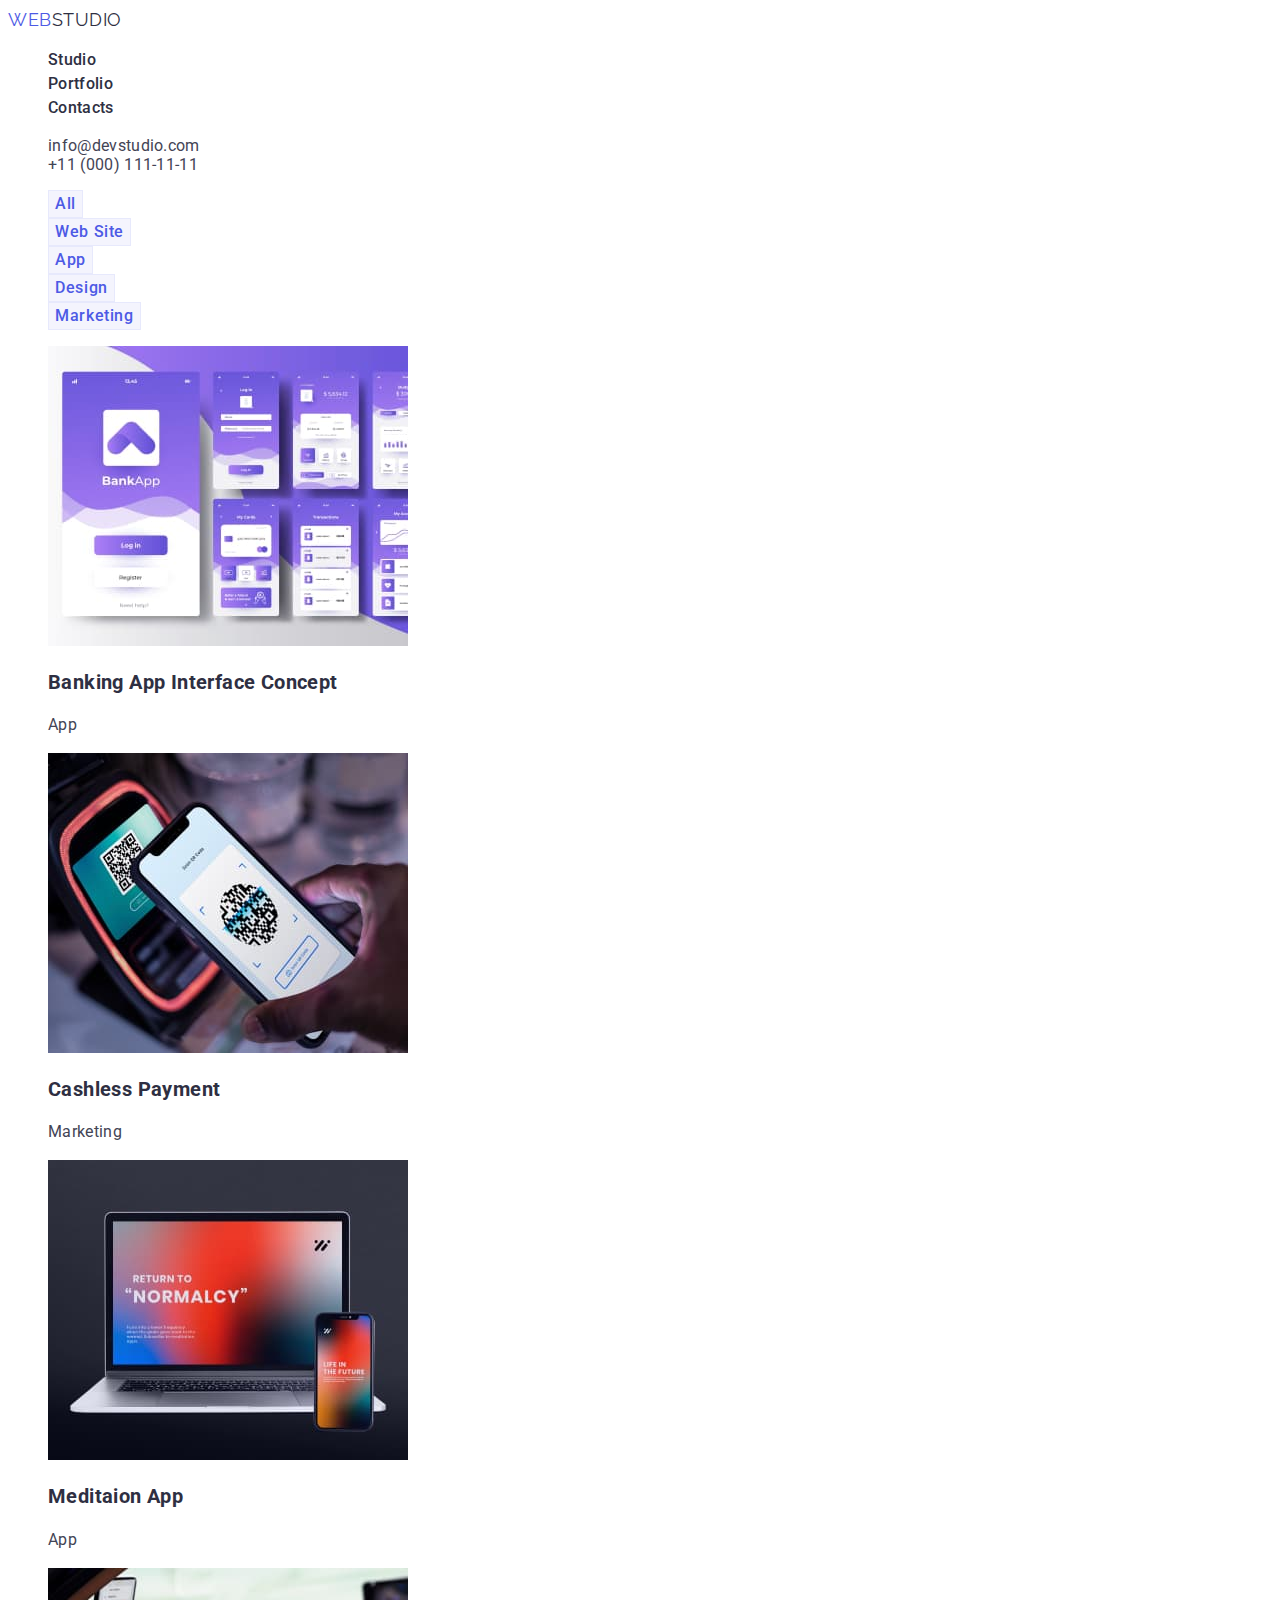
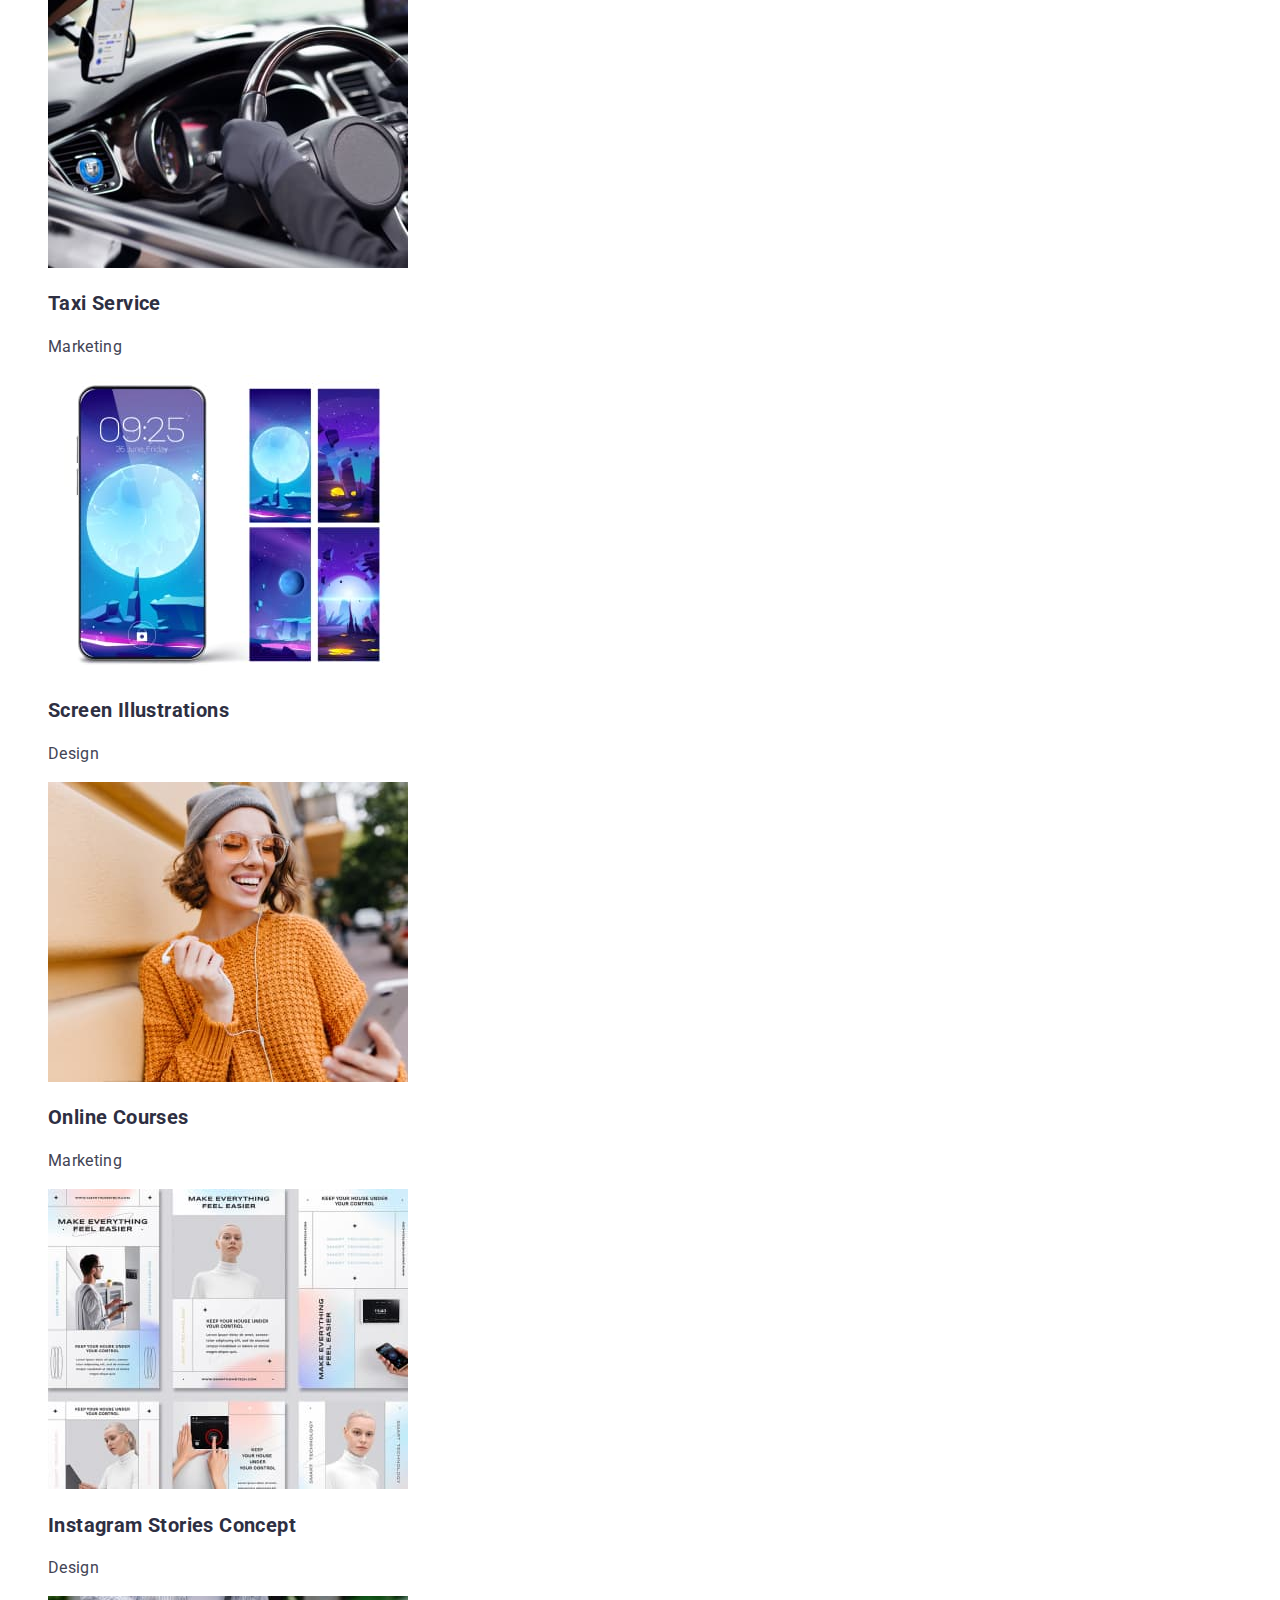
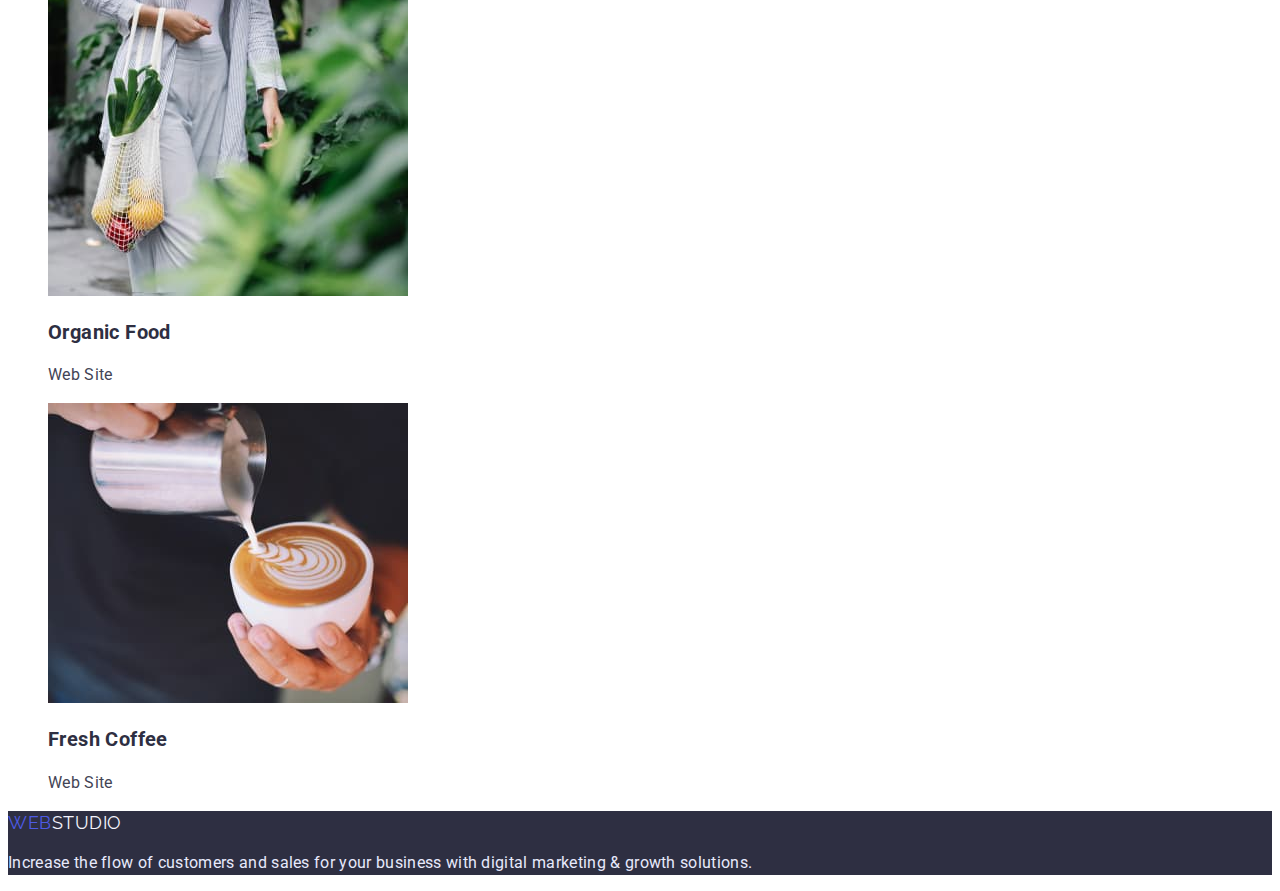
==== commit 81db6a13: "change_finally_2" ====
--- a/portfolio.html
+++ b/portfolio.html
@@ -16,12 +16,10 @@
   <body>
     <header>
       <nav class="menu">
-        <ul>
-          <li>
-            <a href="./index.html" class="web"
-              >WEB<span class="studio">STUDIO</span></a
-            >
-          </li>
+        <a href="./index.html" class="web"
+          >WEB<span class="studio">STUDIO</span></a
+        >
+        <ul>
           <li>
             <a href="./studio.html" class="header">Studio</a>
           </li>
@@ -69,8 +67,8 @@
               />
 
               <div>
-                <h2 class="name">Banking App Interface Concept</h2>
-                <p class="name-p">App</p>
+                <h2 class="name-2">Banking App Interface Concept</h2>
+                <p class="name-p-2">App</p>
               </div>
             </a>
           </li>
@@ -86,8 +84,8 @@
               />
 
               <div>
-                <h2 class="name">Cashless Payment</h2>
-                <p class="name-p">Marketing</p>
+                <h2 class="name-2">Cashless Payment</h2>
+                <p class="name-p-2">Marketing</p>
               </div>
             </a>
           </li>
@@ -103,8 +101,8 @@
               />
 
               <div>
-                <h2 class="name">Meditaion App</h2>
-                <p class="name-p">App</p>
+                <h2 class="name-2">Meditaion App</h2>
+                <p class="name-p-2">App</p>
               </div>
             </a>
           </li>
@@ -119,8 +117,8 @@
                 class="my-photo"
               />
               <div>
-                <h2 class="name">Taxi Service</h2>
-                <p class="name-p">Marketing</p>
+                <h2 class="name-2">Taxi Service</h2>
+                <p class="name-p-2">Marketing</p>
               </div>
             </a>
           </li>
@@ -135,8 +133,8 @@
                 class="my-photo"
               />
               <div>
-                <h2 class="name">Screen Illustrations</h2>
-                <p class="name-p">Design</p>
+                <h2 class="name-2">Screen Illustrations</h2>
+                <p class="name-p-2">Design</p>
               </div>
             </a>
           </li>
@@ -151,8 +149,8 @@
                 class="my-photo"
               />
               <div>
-                <h2 class="name">Online Courses</h2>
-                <p class="name-p">Marketing</p>
+                <h2 class="name-2">Online Courses</h2>
+                <p class="name-p-2">Marketing</p>
               </div>
             </a>
           </li>
@@ -167,8 +165,8 @@
                 class="my-photo"
               />
               <div>
-                <h2 class="name">Instagram Stories Concept</h2>
-                <p class="name-p">Design</p>
+                <h2 class="name-2">Instagram Stories Concept</h2>
+                <p class="name-p-2">Design</p>
               </div>
             </a>
           </li>
@@ -183,8 +181,8 @@
                 class="my-photo"
               />
               <div>
-                <h2 class="name">Organic Food</h2>
-                <p class="name-p">Web Site</p>
+                <h2 class="name-2">Organic Food</h2>
+                <p class="name-p-2">Web Site</p>
               </div>
             </a>
           </li>
@@ -200,8 +198,8 @@
               />
 
               <div>
-                <h2 class="name">Fresh Coffee</h2>
-                <p class="name-p">Web Site</p>
+                <h2 class="name-2">Fresh Coffee</h2>
+                <p class="name-p-2">Web Site</p>
               </div>
             </a>
           </li>
--- a/css/styles.css
+++ b/css/styles.css
@@ -13,6 +13,10 @@
 body {
     font-family: 'Roboto', sans-serif;
     background-color: var(--background-color);
+    color: var(--text-color);
+}
+ul {
+    list-style: none;
 }
 .web {
     font-family: 'Raleway';
@@ -38,21 +42,23 @@
     color: var(--dark-color);
     text-decoration: none;
     letter-spacing: 0.02em;
+    font-weight: 500;
 }
 .header:hover {
     color: var(--pressed-stade-color);
-    text-decoration: underline;
     border-radius: 2px;
 }
-.header-2#email:hover {
+.header-2:hover {
     color: var(--pressed-stade-color);
 }
 .header-2 {
     color: var(--text-color);
     text-decoration: none;
     letter-spacing: 0.02em;
+    font-style: normal;
+    font-size: 16px;
 }
-.h1 {
+.first-section {
     font-size: 56px;
     line-height: 1.07;
     text-align: center;
@@ -63,16 +69,14 @@
     background-color: var(--dark-color);
 }
 .button-i {
-    width: 169px;
-    height: 56px;
     background-color: var(--primary-brand-color);
     cursor: pointer;
     font-family: 'Roboto';
     font-size: 16px;
     line-height: 1.5;
-    align-items: center;
     letter-spacing: 0.04em;
     color: var(--background-color);
+    font-weight: 500;
 }
 
 .button-i:hover {
@@ -86,6 +90,7 @@
     line-height: 1.5;
     letter-spacing: 0.02em;
     color: var(--dark-color);
+    font-weight: 500;
 }
 
 .ps-sect-2 {
@@ -95,16 +100,18 @@
         color: var(--text-color);
 }
 
-.h2 {
+.team-section {
         font-size: 36px;
-        line-height: 40px;
+        line-height: 1.11;
         text-align: center;
         letter-spacing: 0.02em;
         text-transform: capitalize;
         color: var(--dark-color);
 }
+.name-h {
+    background: var(--background-color);
+}
  .name {
-    background: var(--background-color);
     text-align: center;
  font-size: 20px;
  line-height: 1.5;
@@ -113,11 +120,24 @@
     /* box-shadow: 0px 1px 6px rgba(46, 47, 66, 0.08), 0px 1px 1px rgba(46, 47, 66, 0.16), 0px 2px 1px rgba(46, 47, 66, 0.08);
     border-radius: 0px 0px 4px 4px; */
 }
-
+.name-2 {
+    text-align: left;
+    font-size: 20px;
+    line-height: 1.5;
+    letter-spacing: 0.02em;
+    color: var(--dark-color);
+}
 .name-p {
 font-size: 16px;
     line-height: 1.5;
     text-align: center;
+    letter-spacing: 0.02em;
+    color: var(--text-color);
+}
+.name-p-2 {
+    font-size: 16px;
+    line-height: 1.5;
+    text-align: left;
     letter-spacing: 0.02em;
     color: var(--text-color);
 }
@@ -145,6 +165,8 @@
     border: 1px solid var(--accent-color);
     cursor: pointer;
     font-family: 'Roboto';
+    font-weight: 500;
+    letter-spacing: 0.04em;
     font-size: 16px;
     line-height: 24px;
     color: var(--primary-brand-color);
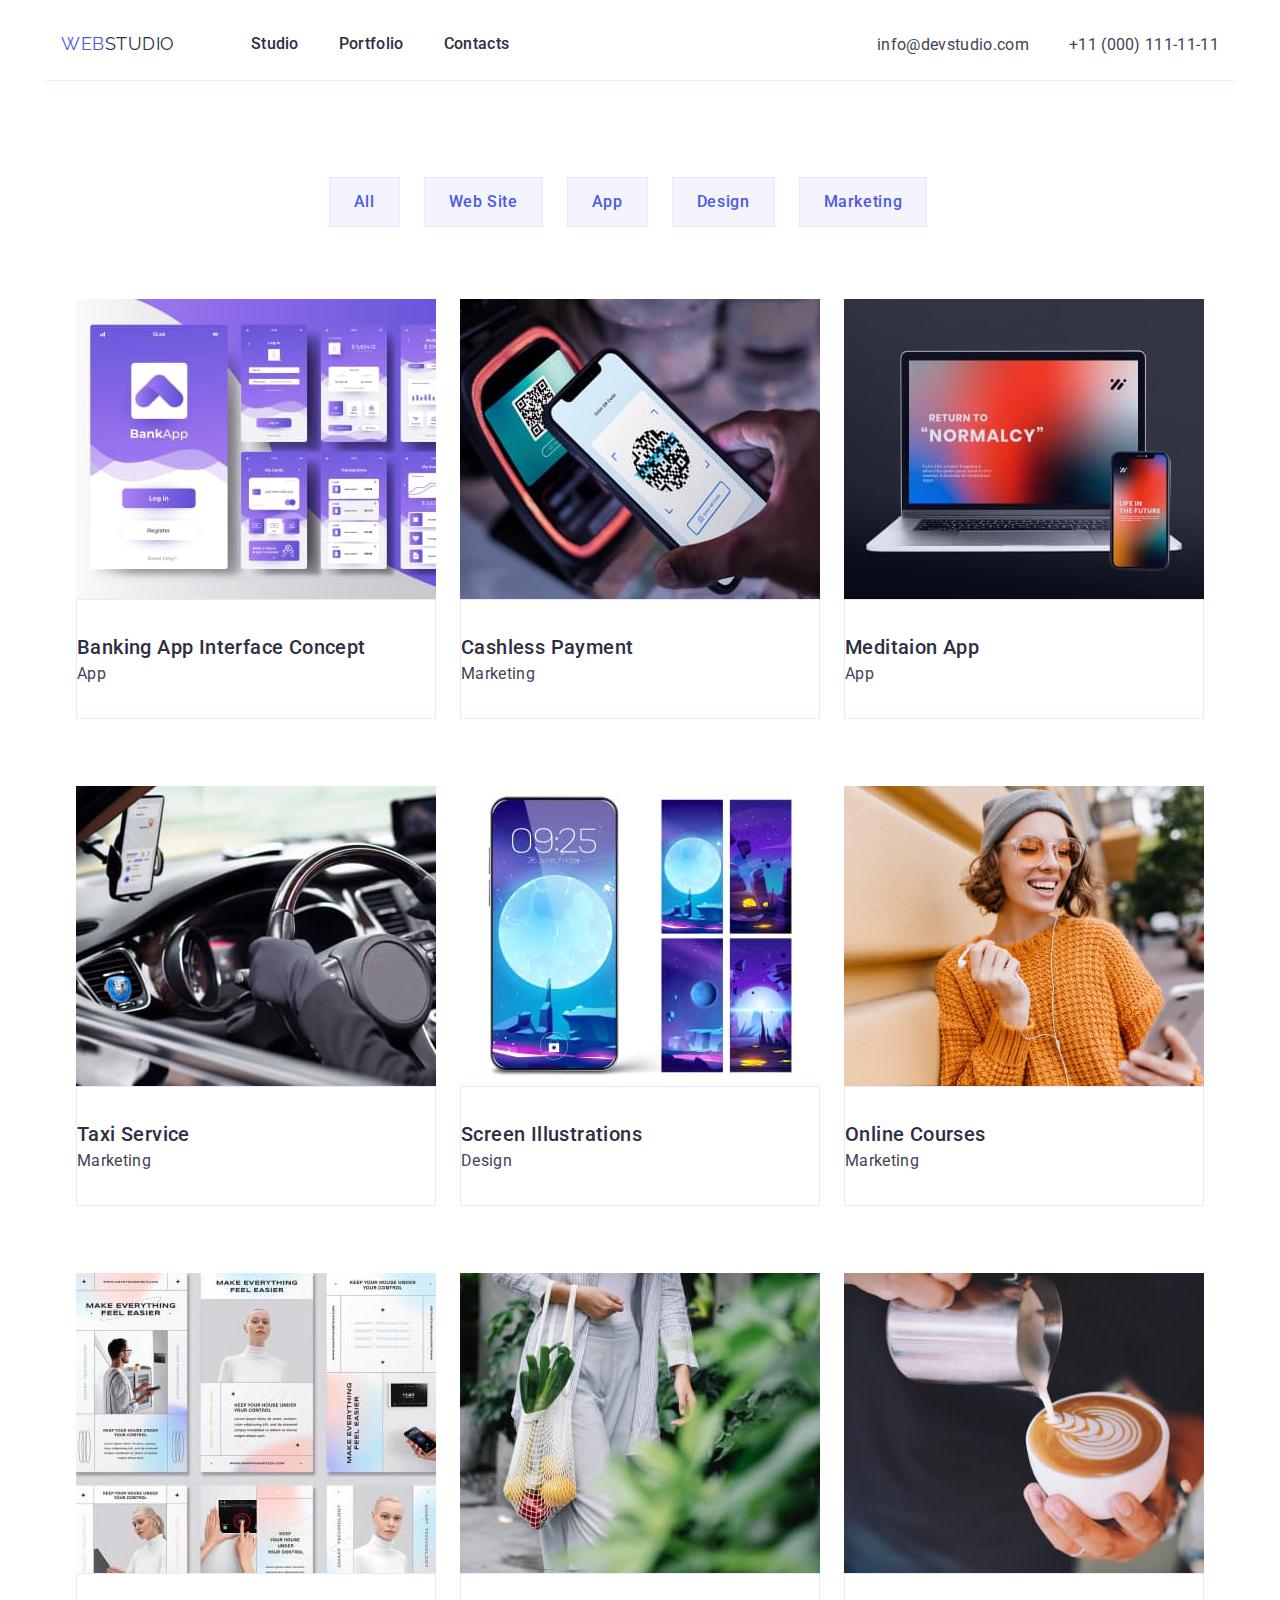
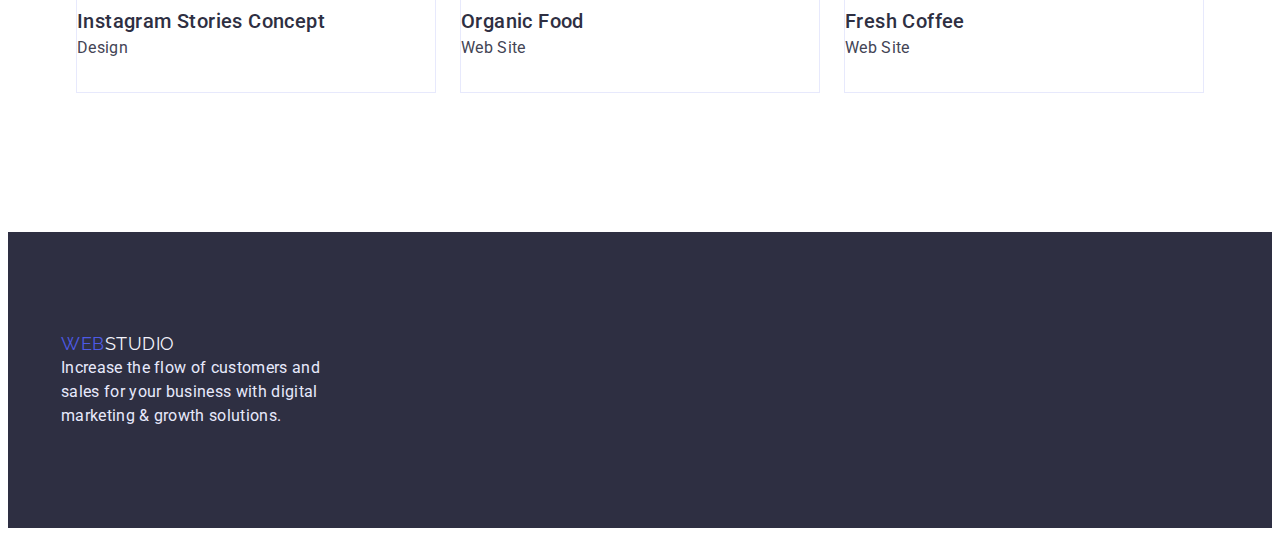
==== commit cd93cfa8: "homework-3" ====
--- a/portfolio.html
+++ b/portfolio.html
@@ -14,26 +14,26 @@
     <link rel="stylesheet" href="./css/styles.css" />
   </head>
   <body>
-    <header>
-      <nav class="menu">
-        <a href="./index.html" class="web"
+    <header class="header-container container">
+      <nav class="page-nav">
+        <a href="./index.html" class="menu-web"
           >WEB<span class="studio">STUDIO</span></a
         >
-        <ul>
-          <li>
+        <ul class="menu">
+          <li class="menu-item">
             <a href="./studio.html" class="header">Studio</a>
           </li>
-          <li>
+          <li class="menu-item">
             <a href="./portfolio.html" class="header">Portfolio</a>
           </li>
-          <li><a href="" class="header">Contacts</a></li>
+          <li class="menu-item"><a href="" class="header">Contacts</a></li>
         </ul>
       </nav>
 
       <address>
-        <ul>
+        <ul class="menu">
           <li>
-            <a href="mailto:info@devstudio.com" class="header-2" id="email"
+            <a href="mailto:info@devstudio.com" class="header-2 mail"
               >info@devstudio.com</a
             >
           </li>
@@ -46,170 +46,178 @@
 
     <main>
       <section>
-        <h1 hidden>Portfolio</h1>
-        <ul>
-          <li><button type="button" class="button-p">All</button></li>
-          <li><button type="button" class="button-p">Web Site</button></li>
-          <li><button type="button" class="button-p">App</button></li>
-          <li><button type="button" class="button-p">Design</button></li>
-          <li><button type="button" class="button-p">Marketing</button></li>
-        </ul>
-
-        <ul>
-          <li>
-            <a class="name-h">
-              <img
-                src="./images/p_1.jpg"
-                alt="Banking"
-                width="360"
-                height="300"
-                class="my-photo"
-              />
-
-              <div>
-                <h2 class="name-2">Banking App Interface Concept</h2>
-                <p class="name-p-2">App</p>
-              </div>
-            </a>
-          </li>
-
-          <li class="name-h">
-            <a
-              ><img
-                src="./images/p_2.jpg"
-                alt="Payment"
-                width="360"
-                height="300"
-                class="my-photo"
-              />
-
-              <div>
-                <h2 class="name-2">Cashless Payment</h2>
-                <p class="name-p-2">Marketing</p>
-              </div>
-            </a>
-          </li>
-
-          <li class="name-h">
-            <a
-              ><img
-                src="./images/p_3.jpg"
-                alt="Meditation"
-                width="360"
-                height="300"
-                class="my-photo"
-              />
-
-              <div>
-                <h2 class="name-2">Meditaion App</h2>
-                <p class="name-p-2">App</p>
-              </div>
-            </a>
-          </li>
-
-          <li class="name-h">
-            <a
-              ><img
-                src="./images/p_4.jpg"
-                alt="Taxi"
-                width="360"
-                height="300"
-                class="my-photo"
-              />
-              <div>
-                <h2 class="name-2">Taxi Service</h2>
-                <p class="name-p-2">Marketing</p>
-              </div>
-            </a>
-          </li>
-
-          <li class="name-h">
-            <a
-              ><img
-                src="./images/p_5.jpg"
-                alt="Screen"
-                width="360"
-                height="300"
-                class="my-photo"
-              />
-              <div>
-                <h2 class="name-2">Screen Illustrations</h2>
-                <p class="name-p-2">Design</p>
-              </div>
-            </a>
-          </li>
-
-          <li class="name-h">
-            <a
-              ><img
-                src="./images/p_6.jpg"
-                alt="Inlina Courses"
-                width="360"
-                height="300"
-                class="my-photo"
-              />
-              <div>
-                <h2 class="name-2">Online Courses</h2>
-                <p class="name-p-2">Marketing</p>
-              </div>
-            </a>
-          </li>
-
-          <li class="name-h">
-            <a
-              ><img
-                src="./images/p_7.jpg"
-                alt="Instagram"
-                width="360"
-                height="300"
-                class="my-photo"
-              />
-              <div>
-                <h2 class="name-2">Instagram Stories Concept</h2>
-                <p class="name-p-2">Design</p>
-              </div>
-            </a>
-          </li>
-
-          <li class="name-h">
-            <a>
-              <img
-                src="./images/p_8.jpg"
-                alt="Organic Food"
-                width="360"
-                height="300"
-                class="my-photo"
-              />
-              <div>
-                <h2 class="name-2">Organic Food</h2>
-                <p class="name-p-2">Web Site</p>
-              </div>
-            </a>
-          </li>
-
-          <li class="name-h">
-            <a
-              ><img
-                src="./images/p_9.jpg"
-                alt="Fresh Coffee"
-                width="360"
-                height="300"
-                class="my-photo"
-              />
-
-              <div>
-                <h2 class="name-2">Fresh Coffee</h2>
-                <p class="name-p-2">Web Site</p>
-              </div>
-            </a>
-          </li>
+        <div class="container">
+          <h1 hidden>Portfolio</h1>
+          <ul class="buttons-portfolio">
+            <li><button type="button" class="button-p">All</button></li>
+            <li><button type="button" class="button-p">Web Site</button></li>
+            <li><button type="button" class="button-p">App</button></li>
+            <li><button type="button" class="button-p">Design</button></li>
+            <li><button type="button" class="button-p">Marketing</button></li>
+          </ul>
+        </div>
+
+        <ul class="container all-pict">
+          <div class="pictures-container">
+            <li class="pictures-item">
+              <a class="name-h">
+                <img
+                  src="./images/p_1.jpg"
+                  alt="Banking"
+                  width="360"
+                  height="300"
+                  class="my-photo"
+                />
+
+                <div class="about-p">
+                  <h2 class="name-2">Banking App Interface Concept</h2>
+                  <p class="name-p-2">App</p>
+                </div>
+              </a>
+            </li>
+
+            <li class="pictures-item">
+              <a class="name-h"
+                ><img
+                  src="./images/p_2.jpg"
+                  alt="Payment"
+                  width="360"
+                  height="300"
+                  class="my-photo"
+                />
+
+                <div class="about-p">
+                  <h2 class="name-2">Cashless Payment</h2>
+                  <p class="name-p-2">Marketing</p>
+                </div>
+              </a>
+            </li>
+
+            <li class="pictures-item">
+              <a class="name-h"
+                ><img
+                  src="./images/p_3.jpg"
+                  alt="Meditation"
+                  width="360"
+                  height="300"
+                  class="my-photo"
+                />
+
+                <div class="about-p">
+                  <h2 class="name-2">Meditaion App</h2>
+                  <p class="name-p-2">App</p>
+                </div>
+              </a>
+            </li>
+          </div>
+
+          <div class="pictures-container">
+            <li class="pictures-item">
+              <a class="name-h"
+                ><img
+                  src="./images/p_4.jpg"
+                  alt="Taxi"
+                  width="360"
+                  height="300"
+                  class="my-photo"
+                />
+                <div class="about-p">
+                  <h2 class="name-2">Taxi Service</h2>
+                  <p class="name-p-2">Marketing</p>
+                </div>
+              </a>
+            </li>
+
+            <li class="pictures-item">
+              <a class="name-h"
+                ><img
+                  src="./images/p_5.jpg"
+                  alt="Screen"
+                  width="360"
+                  height="300"
+                  class="my-photo"
+                />
+                <div class="about-p">
+                  <h2 class="name-2">Screen Illustrations</h2>
+                  <p class="name-p-2">Design</p>
+                </div>
+              </a>
+            </li>
+
+            <li class="pictures-item">
+              <a class="name-h"
+                ><img
+                  src="./images/p_6.jpg"
+                  alt="Inlina Courses"
+                  width="360"
+                  height="300"
+                  class="my-photo"
+                />
+                <div class="about-p">
+                  <h2 class="name-2">Online Courses</h2>
+                  <p class="name-p-2">Marketing</p>
+                </div>
+              </a>
+            </li>
+          </div>
+
+          <div class="pictures-container">
+            <li class="pictures-item">
+              <a class="name-h"
+                ><img
+                  src="./images/p_7.jpg"
+                  alt="Instagram"
+                  width="360"
+                  height="300"
+                  class="my-photo"
+                />
+                <div class="about-p">
+                  <h2 class="name-2">Instagram Stories Concept</h2>
+                  <p class="name-p-2">Design</p>
+                </div>
+              </a>
+            </li>
+
+            <li class="pictures-item">
+              <a class="name-h">
+                <img
+                  src="./images/p_8.jpg"
+                  alt="Organic Food"
+                  width="360"
+                  height="300"
+                  class="my-photo"
+                />
+                <div class="about-p">
+                  <h2 class="name-2">Organic Food</h2>
+                  <p class="name-p-2">Web Site</p>
+                </div>
+              </a>
+            </li>
+
+            <li class="pictures-item">
+              <a class="name-h"
+                ><img
+                  src="./images/p_9.jpg"
+                  alt="Fresh Coffee"
+                  width="360"
+                  height="300"
+                  class="my-photo"
+                />
+
+                <div class="about-p">
+                  <h2 class="name-2">Fresh Coffee</h2>
+                  <p class="name-p-2">Web Site</p>
+                </div>
+              </a>
+            </li>
+          </div>
         </ul>
       </section>
     </main>
 
-    <footer>
-      <div class="footer">
-        <a href="./index.html" class="web"
+    <footer class="footr">
+      <div class="container">
+        <a href="./index.html" class="menu-web"
           >WEB<span class="studio-2">STUDIO</span></a
         >
         <p class="p-footr">
--- a/css/styles.css
+++ b/css/styles.css
@@ -15,10 +15,20 @@
     background-color: var(--background-color);
     color: var(--text-color);
 }
+h1, h2, h3, h4, p {
+    margin-top: 0;
+    margin-bottom: 0;
+}
 ul {
     list-style: none;
-}
-.web {
+    margin-top: 0;
+    margin-bottom: 0;
+    padding-left: 0;
+}
+img {
+    display: block;
+}
+.menu-web {
     font-family: 'Raleway';
     font-size: 18px;
     line-height: 1.33;
@@ -26,6 +36,7 @@
     text-decoration: none;
     letter-spacing: 0.03em;
     text-transform: uppercase;
+    margin-right: 76px;
 }
 .studio {
     color: var(--dark-color);
@@ -48,25 +59,37 @@
     color: var(--pressed-stade-color);
     border-radius: 2px;
 }
+.header:focus {
+    color: var(--pressed-stade-color);
+    border-radius: 2px;
+}
 .header-2:hover {
     color: var(--pressed-stade-color);
 }
+.header-2:focus {
+    color: var(--pressed-stade-color);
+}
 .header-2 {
     color: var(--text-color);
     text-decoration: none;
     letter-spacing: 0.02em;
     font-style: normal;
     font-size: 16px;
+    
 }
 .first-section {
     font-size: 56px;
     line-height: 1.07;
     text-align: center;
     color: var(--background-color); 
-  
+    width: 496px;
+    margin: auto;
+    margin-bottom: 48px;
 }
 .begin {
     background-color: var(--dark-color);
+    padding-top: 188px;
+    padding-bottom: 188px;
 }
 .button-i {
     background-color: var(--primary-brand-color);
@@ -77,6 +100,7 @@
     letter-spacing: 0.04em;
     color: var(--background-color);
     font-weight: 500;
+    padding: 16px 32px 16px 32px;
 }
 
 .button-i:hover {
@@ -84,6 +108,11 @@
     box-shadow: 0px 4px 4px rgba(0, 0, 0, 0.15);
     border-radius: 4px;
 }
+.button-i:focus {
+    background: var(--pressed-stade-color);
+    box-shadow: 0px 4px 4px rgba(0, 0, 0, 0.15);
+    border-radius: 4px;
+}
 
 .headers-sect-2 {
     font-size: 20px;
@@ -94,41 +123,52 @@
 }
 
 .ps-sect-2 {
-        font-size: 16px;
-        line-height: 1.5;
-        letter-spacing: 0.02em;
-        color: var(--text-color);
+    font-size: 16px;
+    line-height: 1.5;
+    letter-spacing: 0.02em;
+    color: var(--text-color);
 }
 
 .team-section {
-        font-size: 36px;
-        line-height: 1.11;
-        text-align: center;
-        letter-spacing: 0.02em;
-        text-transform: capitalize;
-        color: var(--dark-color);
+    font-size: 36px;
+    line-height: 1.11;
+    text-align: center;
+    letter-spacing: 0.02em;
+    text-transform: capitalize;
+    color: var(--dark-color);
+}
+.doing {
+    font-size: 36px;
+    line-height: 1.11;
+    text-align: center;
+    letter-spacing: 0.02em;
+    text-transform: capitalize;
+    color: var(--dark-color);
+
 }
 .name-h {
     background: var(--background-color);
 }
  .name {
     text-align: center;
- font-size: 20px;
- line-height: 1.5;
- letter-spacing: 0.02em;
- color: var(--dark-color);
+    font-size: 20px;
+    line-height: 1.5;
+    letter-spacing: 0.02em;
+    color: var(--dark-color);
+    font-weight: 500;
     /* box-shadow: 0px 1px 6px rgba(46, 47, 66, 0.08), 0px 1px 1px rgba(46, 47, 66, 0.16), 0px 2px 1px rgba(46, 47, 66, 0.08);
     border-radius: 0px 0px 4px 4px; */
 }
 .name-2 {
     text-align: left;
     font-size: 20px;
+    font-weight: 500;
     line-height: 1.5;
     letter-spacing: 0.02em;
     color: var(--dark-color);
 }
 .name-p {
-font-size: 16px;
+    font-size: 16px;
     line-height: 1.5;
     text-align: center;
     letter-spacing: 0.02em;
@@ -145,20 +185,9 @@
     font-size: 16px;
     line-height: 1.5;
     letter-spacing: 0.02em;
-    color: #E7E9FC;
-        
-}
-
-
-/* .all:hover,
-.site:hover,
-.app:hover,
-.design:hover,
-.marketing:hover {background: #404BBF;
-   box-shadow: 0px 3px 1px rgba(0, 0, 0, 0.1),
-   0px 2px 1px rgba(0, 0, 0, 0.08),
-   0px 2px 2px rgba(0, 0, 0, 0.12);
-   border-radius: 4px;} */
+    color: var(--accent-color);
+    width: 264px;
+}
 
 .button-p {
     background: var(--light-color);
@@ -170,6 +199,7 @@
     font-size: 16px;
     line-height: 24px;
     color: var(--primary-brand-color);
+    padding: 12px 24px 12px 24px;
 }
 .button-p:hover {
     background: var(--pressed-stade-color);
@@ -177,10 +207,131 @@
     border-radius: 4px;
     color: var(--background-color);
 }
-.footer {
+.button-p:focus {
+    background: var(--pressed-stade-color);
+    box-shadow: 0px 3px 1px rgba(0, 0, 0, 0.1), 0px 2px 1px rgba(0, 0, 0, 0.08), 0px 2px 2px rgba(0, 0, 0, 0.12);
+    border-radius: 4px;
+    color: var(--background-color);
+}
+.footr {
     background-color: var(--dark-color);
+padding-top: 100px;
+padding-bottom: 100px;
 }
 .team {
     background-color: var(--light-color);
-}
-
+    padding-top: 120px;
+    padding-bottom: 120px;
+}
+
+.container {
+    width: 1158px;
+    margin-left: auto;
+    margin-right: auto;
+    padding-left: 15px;
+    padding-right: 15px;
+    
+}
+
+.team-section {
+    background-color: var(--light-color);
+}
+
+.header-container {
+    display: flex;
+    align-items: center;
+    justify-content: space-between;
+    padding-top: 24px;
+    padding-bottom: 24px;
+    border-bottom: 1px solid var(--accent-color);
+}
+.second-container {
+    display: flex;
+    align-items: center;
+    padding-top: 120px;
+    padding-bottom: 72px;
+    flex-wrap: wrap;
+}
+.second-menu-item:not(:nth-child(4n)) {
+    margin-right: 24px;
+}
+.third-container {
+    display: flex;
+    align-items: center;
+    flex-wrap: wrap;
+    padding-top: 72px;
+    padding-bottom: 120px;
+}
+.third-menu-item:not(:nth-child(3n)) {
+    margin-right: 24px;
+}
+.fourth-container {
+    display: flex;
+    align-items: center;
+    flex-wrap: wrap;
+    padding-top: 72px;
+}
+.name-h:not(:nth-child(4n)) {
+    margin-right: 24px;
+}
+
+.buttons-portfolio {
+    display: flex;
+    flex-wrap: wrap;
+    padding-bottom: 72px;
+    padding-top: 96px;
+    justify-content: center;
+}
+.button-p:not(:nth-child(5n)) {
+    margin-right: 24px;
+}
+.pictures-container {
+    display: flex;
+    align-items: center;
+    justify-content: center;
+    flex-wrap: wrap;
+    padding-bottom: 48px;
+}
+
+.pictures-item:not(:nth-child(3n)) {
+    margin-right: 24px;
+}
+
+.about {
+    padding: 32px 16px 32px 16px;
+    border: 1px solid var(--accent-color);
+}
+.all-pict {
+    padding-bottom: 72px;
+}
+.about-p {
+    padding-top: 32px;
+    padding-bottom: 32px;
+    border: 1px solid var(--accent-color);
+}
+.page-nav {
+    display: flex;
+    align-items: center;
+}
+
+.menu {
+    display: flex;
+    align-items: center;
+}
+.second-menu {
+    display: flex;
+    align-items: center;
+}
+.menu-item:not(:last-child) {
+    margin-right: 40px;
+}
+
+.mail {
+    margin-right: 40px;
+}
+
+.btn-div {
+    text-align: center;
+}
+
+
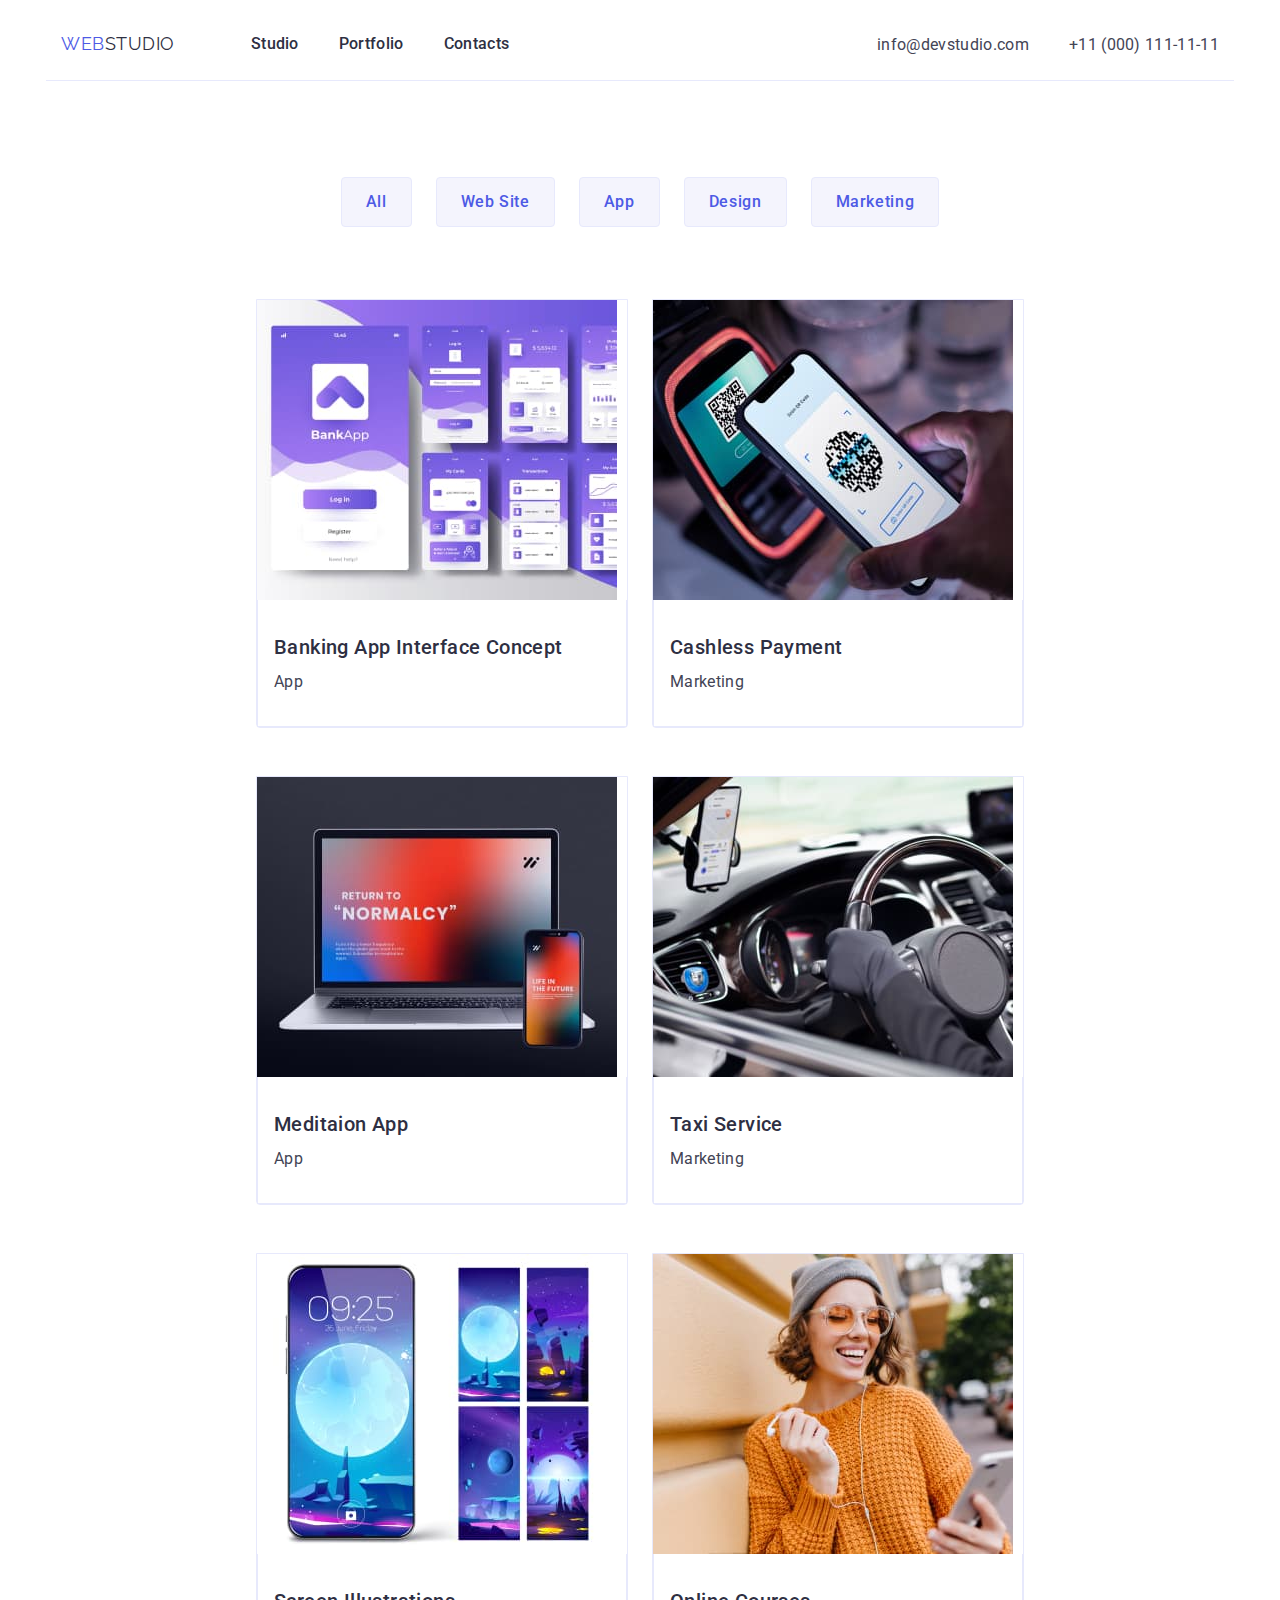
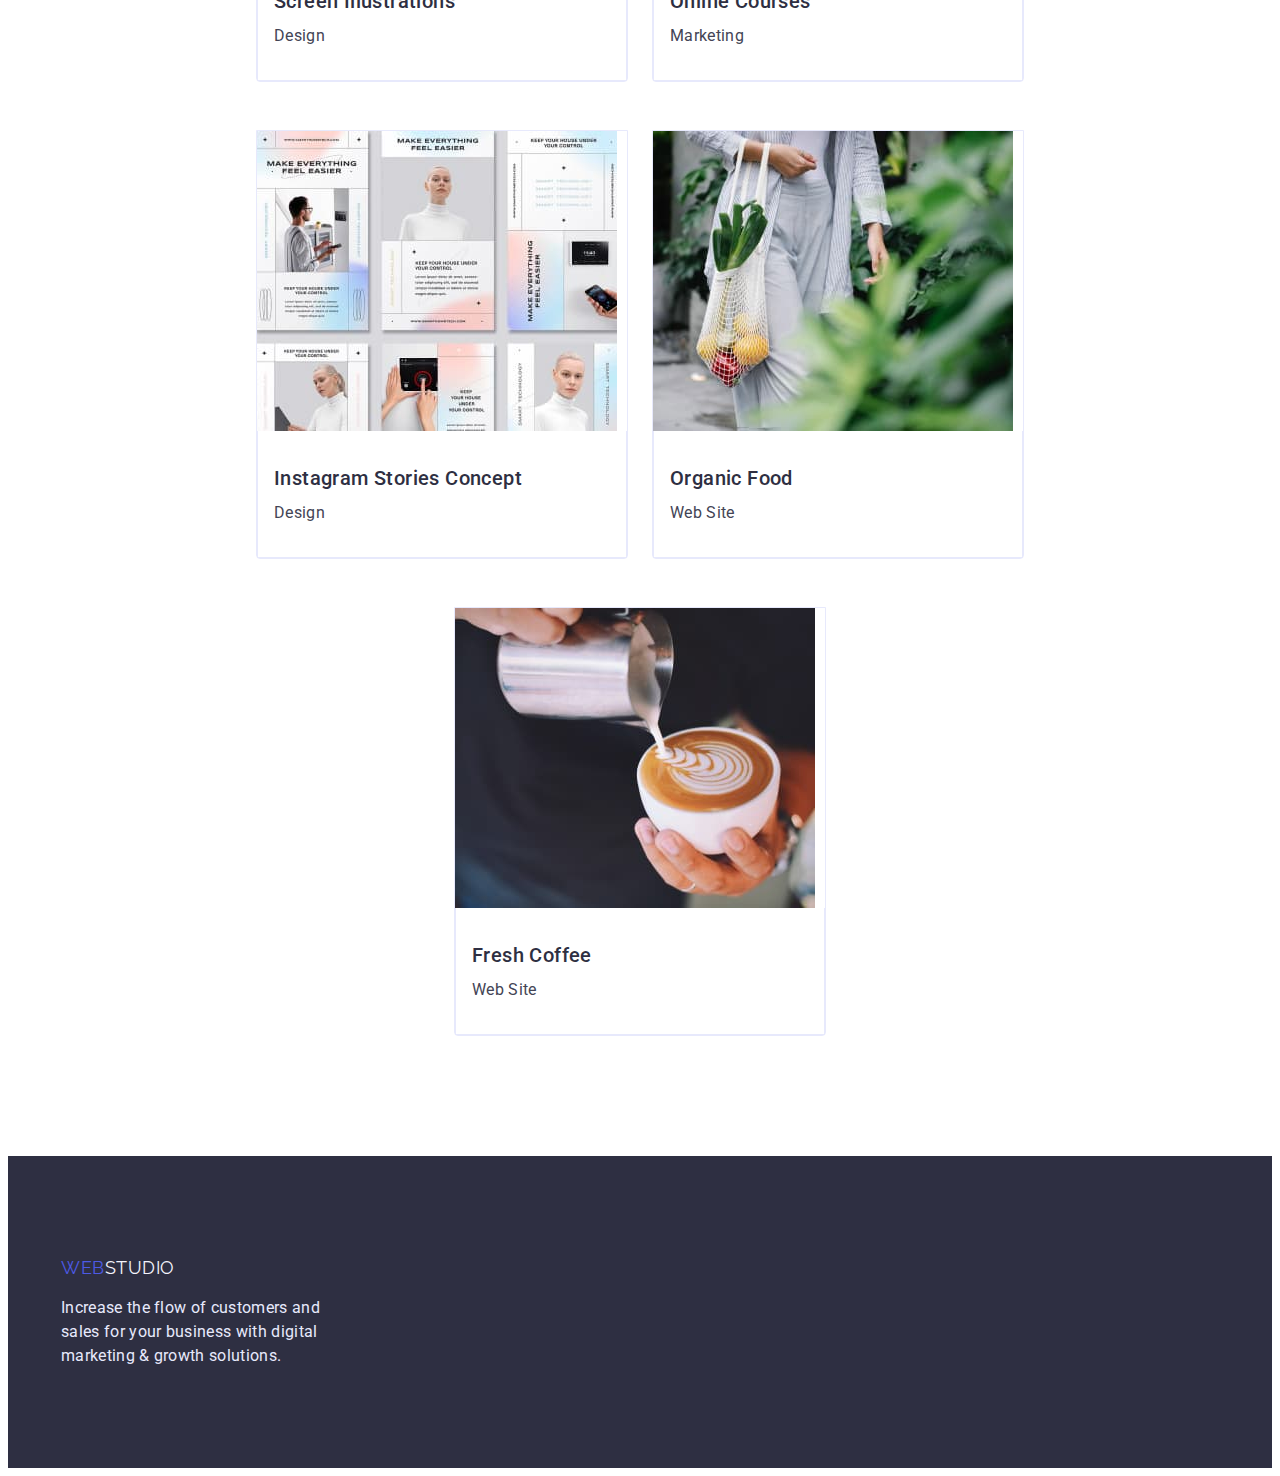
==== commit ae634ef4: "homework-3-change-1" ====
--- a/portfolio.html
+++ b/portfolio.html
@@ -12,55 +12,75 @@
       rel="stylesheet"
     />
     <link rel="stylesheet" href="./css/styles.css" />
+    <link
+      rel="stylesheet"
+      href="https://cdnjs.cloudflare.com/ajax/libs/modern-normalize/1.1.0/modern-normalize.min.css"
+      integrity="sha512-wpPYUAdjBVSE4KJnH1VR1HeZfpl1ub8YT/NKx4PuQ5NmX2tKuGu6U/JRp5y+Y8XG2tV+wKQpNHVUX03MfMFn9Q=="
+      crossorigin="anonymous"
+      referrerpolicy="no-referrer"
+    />
   </head>
+
   <body>
-    <header class="header-container container">
-      <nav class="page-nav">
-        <a href="./index.html" class="menu-web"
-          >WEB<span class="studio">STUDIO</span></a
-        >
-        <ul class="menu">
-          <li class="menu-item">
-            <a href="./studio.html" class="header">Studio</a>
-          </li>
-          <li class="menu-item">
-            <a href="./portfolio.html" class="header">Portfolio</a>
-          </li>
-          <li class="menu-item"><a href="" class="header">Contacts</a></li>
-        </ul>
-      </nav>
-
-      <address>
-        <ul class="menu">
-          <li>
-            <a href="mailto:info@devstudio.com" class="header-2 mail"
-              >info@devstudio.com</a
-            >
-          </li>
-          <li>
-            <a href="tel:+110001111111" class="header-2">+11 (000) 111-11-11</a>
-          </li>
-        </ul>
-      </address>
+    <header>
+      <div class="header-container container">
+        <nav class="page-nav">
+          <a href="./index.html" class="menu-web"
+            >WEB<span class="studio">STUDIO</span></a
+          >
+          <ul class="menu">
+            <li class="menu-item">
+              <a href="./studio.html" class="header">Studio</a>
+            </li>
+            <li class="menu-item">
+              <a href="./portfolio.html" class="header">Portfolio</a>
+            </li>
+            <li class="menu-item"><a href="" class="header">Contacts</a></li>
+          </ul>
+        </nav>
+
+        <address>
+          <ul class="menu">
+            <li class="mail">
+              <a href="mailto:info@devstudio.com" class="header-2"
+                >info@devstudio.com</a
+              >
+            </li>
+            <li>
+              <a href="tel:+110001111111" class="header-2"
+                >+11 (000) 111-11-11</a
+              >
+            </li>
+          </ul>
+        </address>
+      </div>
     </header>
 
     <main>
-      <section>
+      <section class="sect-but">
         <div class="container">
           <h1 hidden>Portfolio</h1>
           <ul class="buttons-portfolio">
-            <li><button type="button" class="button-p">All</button></li>
-            <li><button type="button" class="button-p">Web Site</button></li>
-            <li><button type="button" class="button-p">App</button></li>
-            <li><button type="button" class="button-p">Design</button></li>
-            <li><button type="button" class="button-p">Marketing</button></li>
-          </ul>
-        </div>
-
-        <ul class="container all-pict">
-          <div class="pictures-container">
-            <li class="pictures-item">
-              <a class="name-h">
+            <li class="mar-bot">
+              <button type="button" class="button-p">All</button>
+            </li>
+            <li class="mar-bot">
+              <button type="button" class="button-p">Web Site</button>
+            </li>
+            <li class="mar-bot">
+              <button type="button" class="button-p">App</button>
+            </li>
+            <li class="mar-bot">
+              <button type="button" class="button-p">Design</button>
+            </li>
+            <li class="mar-bot">
+              <button type="button" class="button-p">Marketing</button>
+            </li>
+          </ul>
+
+          <ul class="pictures-container">
+            <li class="pictures-item">
+              <a>
                 <img
                   src="./images/p_1.jpg"
                   alt="Banking"
@@ -77,7 +97,7 @@
             </li>
 
             <li class="pictures-item">
-              <a class="name-h"
+              <a
                 ><img
                   src="./images/p_2.jpg"
                   alt="Payment"
@@ -94,7 +114,7 @@
             </li>
 
             <li class="pictures-item">
-              <a class="name-h"
+              <a
                 ><img
                   src="./images/p_3.jpg"
                   alt="Meditation"
@@ -109,11 +129,9 @@
                 </div>
               </a>
             </li>
-          </div>
-
-          <div class="pictures-container">
-            <li class="pictures-item">
-              <a class="name-h"
+
+            <li class="pictures-item">
+              <a
                 ><img
                   src="./images/p_4.jpg"
                   alt="Taxi"
@@ -129,7 +147,7 @@
             </li>
 
             <li class="pictures-item">
-              <a class="name-h"
+              <a
                 ><img
                   src="./images/p_5.jpg"
                   alt="Screen"
@@ -145,7 +163,7 @@
             </li>
 
             <li class="pictures-item">
-              <a class="name-h"
+              <a
                 ><img
                   src="./images/p_6.jpg"
                   alt="Inlina Courses"
@@ -159,11 +177,9 @@
                 </div>
               </a>
             </li>
-          </div>
-
-          <div class="pictures-container">
-            <li class="pictures-item">
-              <a class="name-h"
+
+            <li class="pictures-item">
+              <a
                 ><img
                   src="./images/p_7.jpg"
                   alt="Instagram"
@@ -179,7 +195,7 @@
             </li>
 
             <li class="pictures-item">
-              <a class="name-h">
+              <a>
                 <img
                   src="./images/p_8.jpg"
                   alt="Organic Food"
@@ -195,7 +211,7 @@
             </li>
 
             <li class="pictures-item">
-              <a class="name-h"
+              <a
                 ><img
                   src="./images/p_9.jpg"
                   alt="Fresh Coffee"
@@ -210,8 +226,8 @@
                 </div>
               </a>
             </li>
-          </div>
-        </ul>
+          </ul>
+        </div>
       </section>
     </main>
 
--- a/css/styles.css
+++ b/css/styles.css
@@ -55,27 +55,21 @@
     letter-spacing: 0.02em;
     font-weight: 500;
 }
-.header:hover {
+.header:hover, .header:focus {
     color: var(--pressed-stade-color);
     border-radius: 2px;
 }
-.header:focus {
+
+.header-2:hover, .header-2:focus {
     color: var(--pressed-stade-color);
-    border-radius: 2px;
-}
-.header-2:hover {
-    color: var(--pressed-stade-color);
-}
-.header-2:focus {
-    color: var(--pressed-stade-color);
-}
+}
+
 .header-2 {
     color: var(--text-color);
     text-decoration: none;
     letter-spacing: 0.02em;
     font-style: normal;
     font-size: 16px;
-    
 }
 .first-section {
     font-size: 56px;
@@ -101,6 +95,8 @@
     color: var(--background-color);
     font-weight: 500;
     padding: 16px 32px 16px 32px;
+    border: none;
+    border-radius: 4px;
 }
 
 .button-i:hover {
@@ -136,6 +132,8 @@
     letter-spacing: 0.02em;
     text-transform: capitalize;
     color: var(--dark-color);
+    margin-bottom: 72px;
+    background-color: var(--light-color);
 }
 .doing {
     font-size: 36px;
@@ -144,10 +142,14 @@
     letter-spacing: 0.02em;
     text-transform: capitalize;
     color: var(--dark-color);
+    margin-bottom: 72px;
 
 }
 .name-h {
     background: var(--background-color);
+    border: 1px solid var(--accent-color);
+    border-radius: 0px 0px 4px 4px;
+    width: calc((100% - 3 * 24px) / 4);
 }
  .name {
     text-align: center;
@@ -156,8 +158,7 @@
     letter-spacing: 0.02em;
     color: var(--dark-color);
     font-weight: 500;
-    /* box-shadow: 0px 1px 6px rgba(46, 47, 66, 0.08), 0px 1px 1px rgba(46, 47, 66, 0.16), 0px 2px 1px rgba(46, 47, 66, 0.08);
-    border-radius: 0px 0px 4px 4px; */
+   margin-bottom: 8px;
 }
 .name-2 {
     text-align: left;
@@ -166,6 +167,7 @@
     line-height: 1.5;
     letter-spacing: 0.02em;
     color: var(--dark-color);
+    margin-bottom: 8px;
 }
 .name-p {
     font-size: 16px;
@@ -187,6 +189,7 @@
     letter-spacing: 0.02em;
     color: var(--accent-color);
     width: 264px;
+    margin-top: 16px;
 }
 
 .button-p {
@@ -200,23 +203,19 @@
     line-height: 24px;
     color: var(--primary-brand-color);
     padding: 12px 24px 12px 24px;
-}
-.button-p:hover {
+    border-radius: 4px;
+}
+.button-p:hover, .button-p:focus {
     background: var(--pressed-stade-color);
     box-shadow: 0px 3px 1px rgba(0, 0, 0, 0.1), 0px 2px 1px rgba(0, 0, 0, 0.08), 0px 2px 2px rgba(0, 0, 0, 0.12);
-    border-radius: 4px;
     color: var(--background-color);
-}
-.button-p:focus {
-    background: var(--pressed-stade-color);
-    box-shadow: 0px 3px 1px rgba(0, 0, 0, 0.1), 0px 2px 1px rgba(0, 0, 0, 0.08), 0px 2px 2px rgba(0, 0, 0, 0.12);
-    border-radius: 4px;
-    color: var(--background-color);
+    border-color: transparent;
 }
 .footr {
     background-color: var(--dark-color);
-padding-top: 100px;
-padding-bottom: 100px;
+    padding-top: 100px;
+    padding-bottom: 100px;
+    margin: 0;
 }
 .team {
     background-color: var(--light-color);
@@ -226,23 +225,16 @@
 
 .container {
     width: 1158px;
-    margin-left: auto;
-    margin-right: auto;
-    padding-left: 15px;
-    padding-right: 15px;
+    margin: 0 auto;
+    padding: 0 15px;
     
 }
 
-.team-section {
-    background-color: var(--light-color);
-}
-
 .header-container {
     display: flex;
     align-items: center;
     justify-content: space-between;
-    padding-top: 24px;
-    padding-bottom: 24px;
+
     border-bottom: 1px solid var(--accent-color);
 }
 .second-container {
@@ -252,16 +244,18 @@
     padding-bottom: 72px;
     flex-wrap: wrap;
 }
+
 .second-menu-item:not(:nth-child(4n)) {
     margin-right: 24px;
+
 }
 .third-container {
     display: flex;
     align-items: center;
     flex-wrap: wrap;
-    padding-top: 72px;
     padding-bottom: 120px;
 }
+
 .third-menu-item:not(:nth-child(3n)) {
     margin-right: 24px;
 }
@@ -269,45 +263,52 @@
     display: flex;
     align-items: center;
     flex-wrap: wrap;
-    padding-top: 72px;
-}
+}
+
+.buttons-portfolio {
+    display: flex;
+    flex-wrap: wrap;
+    justify-content: center;
+    margin-bottom: 72px;
+}
+.sect-but {
+   
+    padding-top: 96px;
+    padding-bottom: 120px;
+}
+.mar-bot:not(:nth-child(5n)) {
+    margin-right: 24px;
+}
+.pictures-container {
+    display: flex;
+    align-items: center;
+    justify-content: center;
+    flex-wrap: wrap;
+    column-gap: 24px;
+    row-gap: 48px;
+
+}
+.pictures-item {
+    background: var(--background-color);
+    border: 1px solid var(--accent-color);
+    border-radius: 0px 0px 4px 4px;
+    width: calc((100% - 2 * 24px) / 3);
+}
+
 .name-h:not(:nth-child(4n)) {
     margin-right: 24px;
 }
 
-.buttons-portfolio {
-    display: flex;
-    flex-wrap: wrap;
-    padding-bottom: 72px;
-    padding-top: 96px;
-    justify-content: center;
-}
-.button-p:not(:nth-child(5n)) {
-    margin-right: 24px;
-}
-.pictures-container {
-    display: flex;
-    align-items: center;
-    justify-content: center;
-    flex-wrap: wrap;
-    padding-bottom: 48px;
-}
-
-.pictures-item:not(:nth-child(3n)) {
-    margin-right: 24px;
-}
-
 .about {
     padding: 32px 16px 32px 16px;
-    border: 1px solid var(--accent-color);
-}
-.all-pict {
-    padding-bottom: 72px;
+
 }
 .about-p {
     padding-top: 32px;
     padding-bottom: 32px;
+    padding-left: 16px;
     border: 1px solid var(--accent-color);
+    border-top: none;
 }
 .page-nav {
     display: flex;
@@ -324,6 +325,9 @@
 }
 .menu-item:not(:last-child) {
     margin-right: 40px;
+    display: block;
+    padding-top: 24px;
+    padding-bottom: 24px;
 }
 
 .mail {
@@ -331,7 +335,8 @@
 }
 
 .btn-div {
-    text-align: center;
-}
-
-
+    display: block;
+    margin: auto;
+}
+
+
